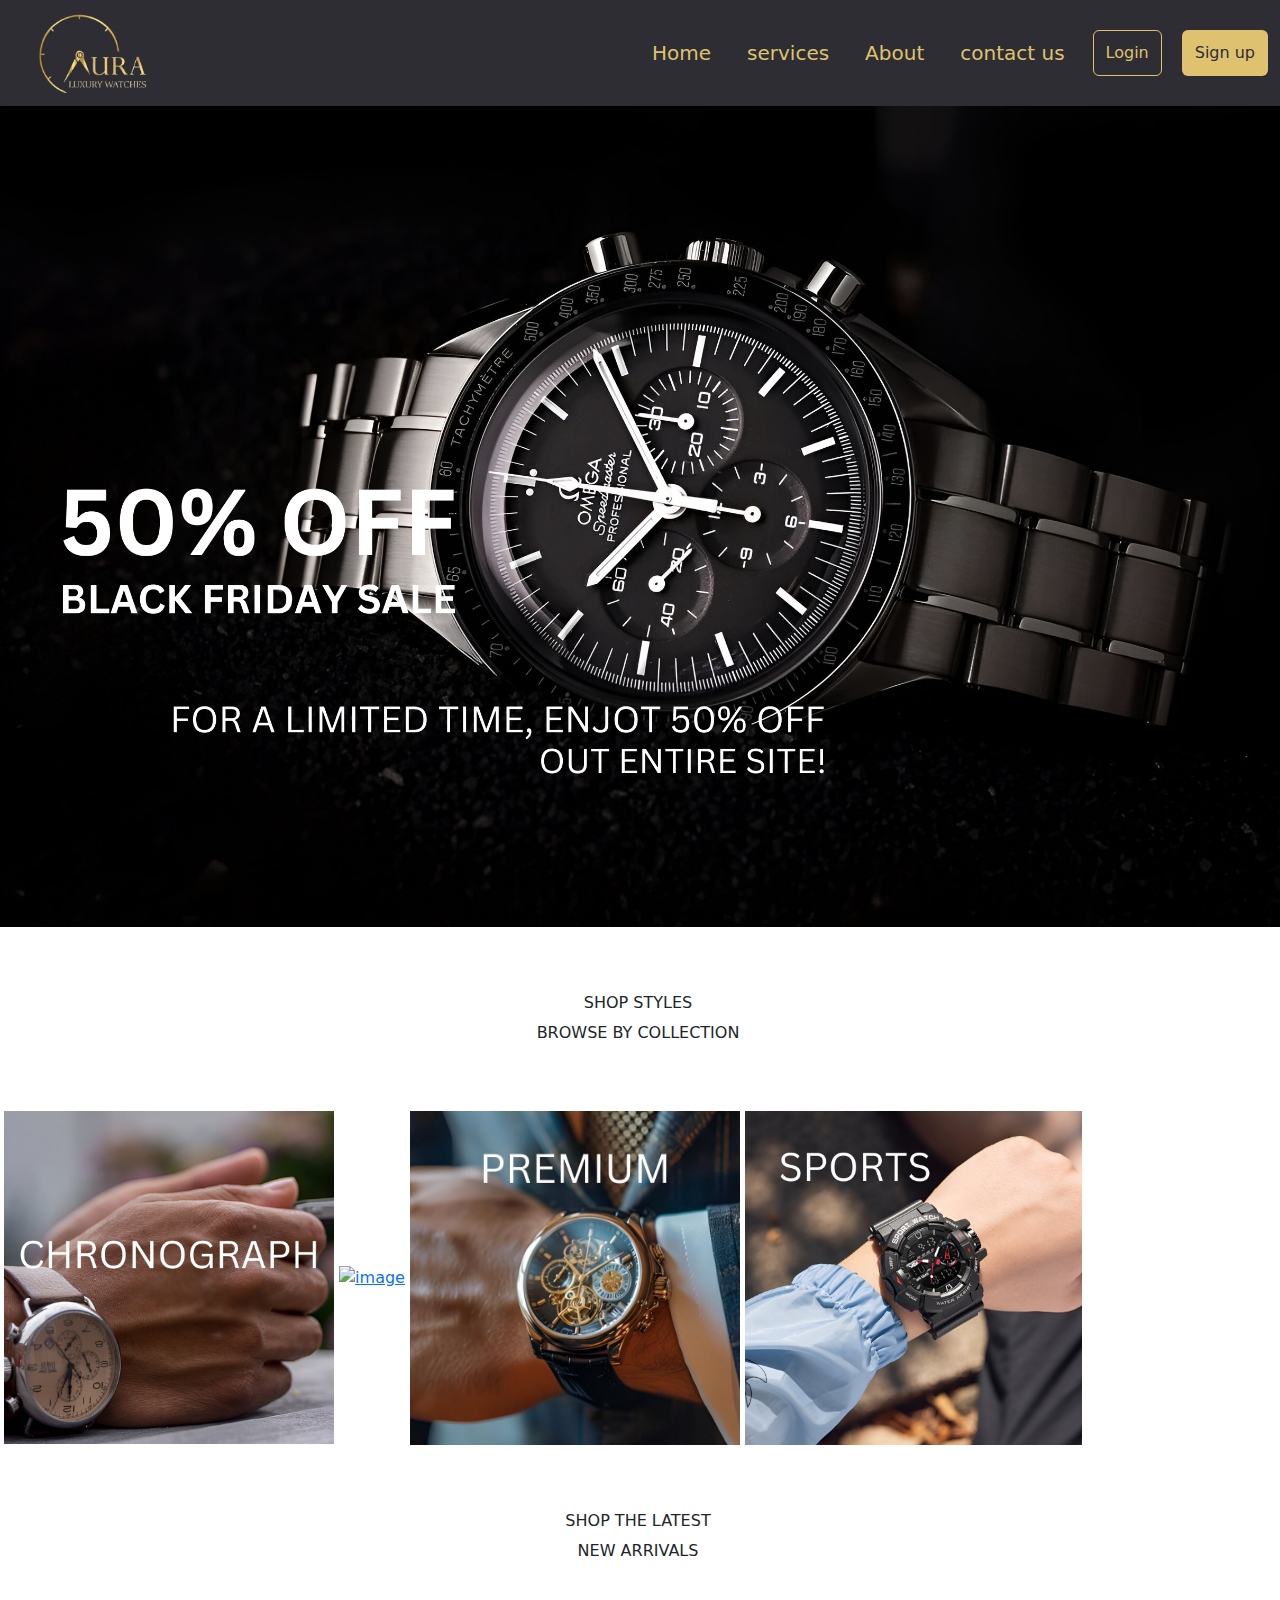
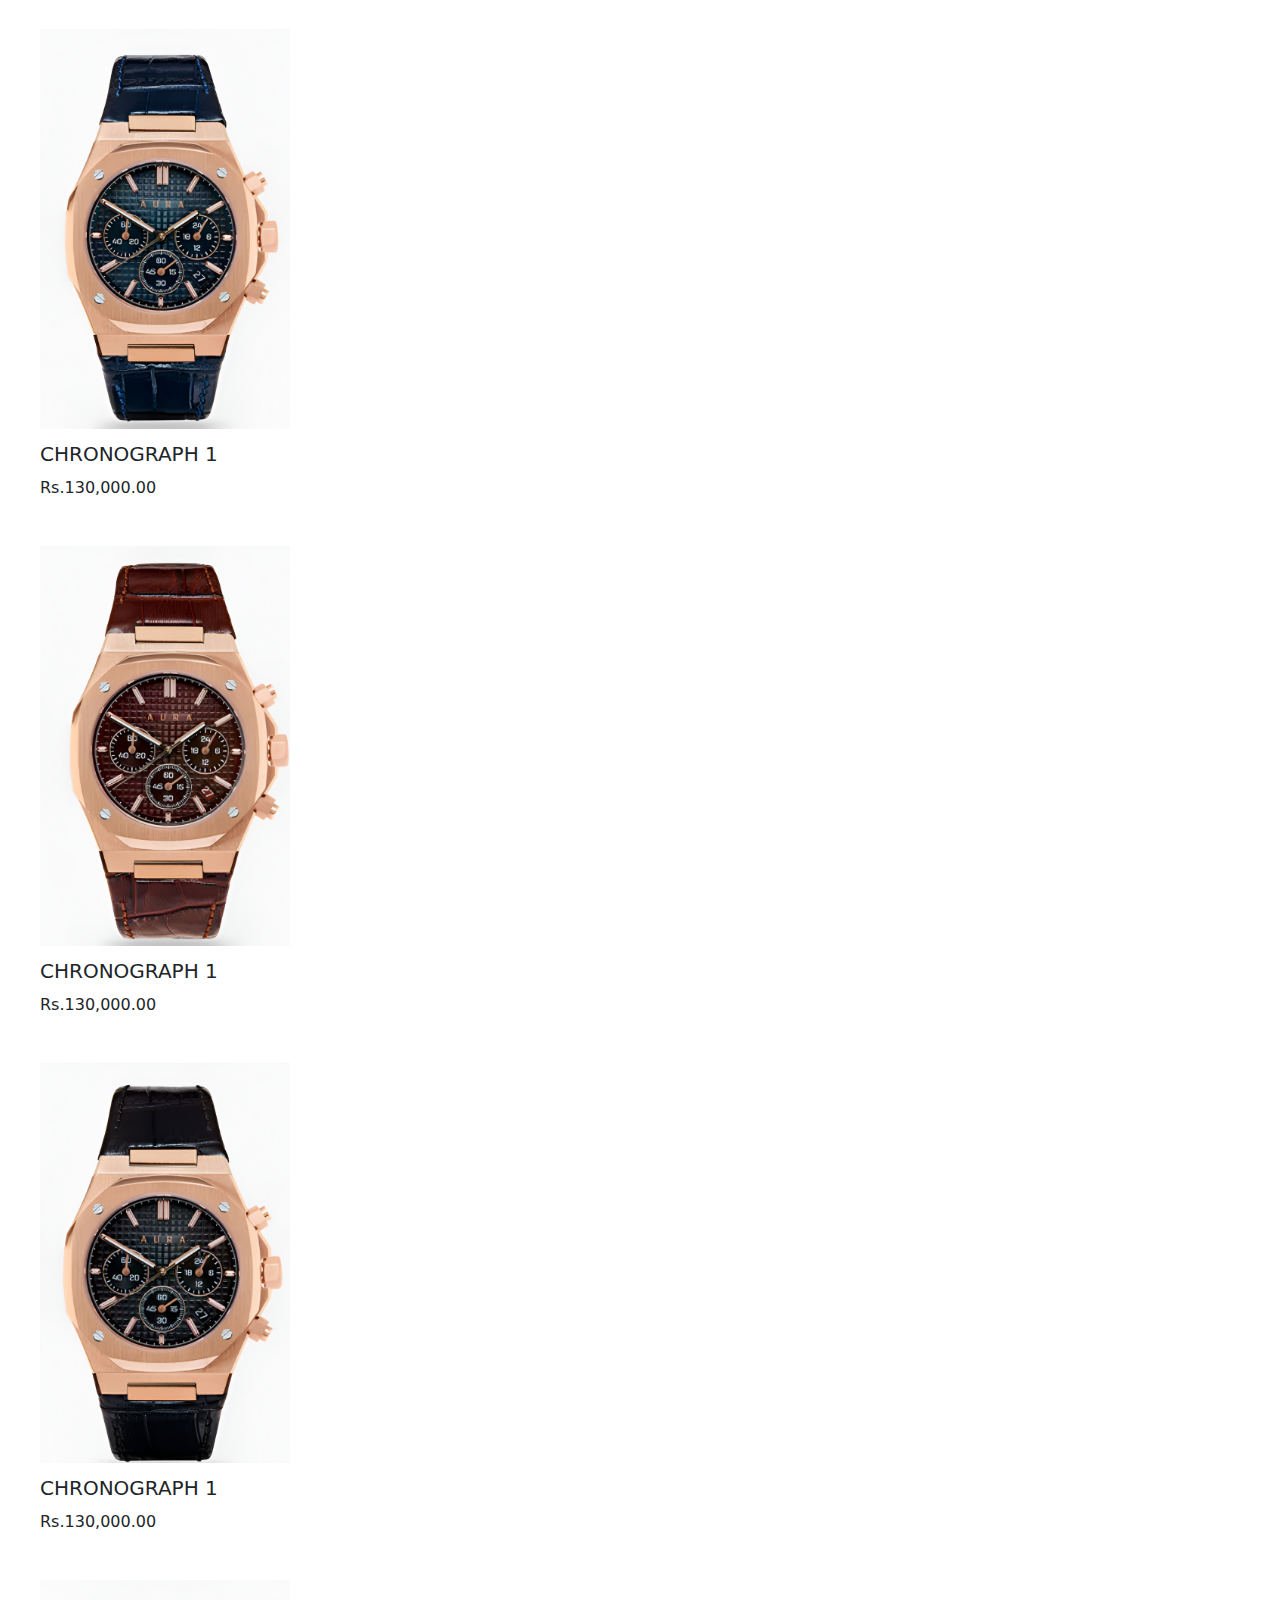
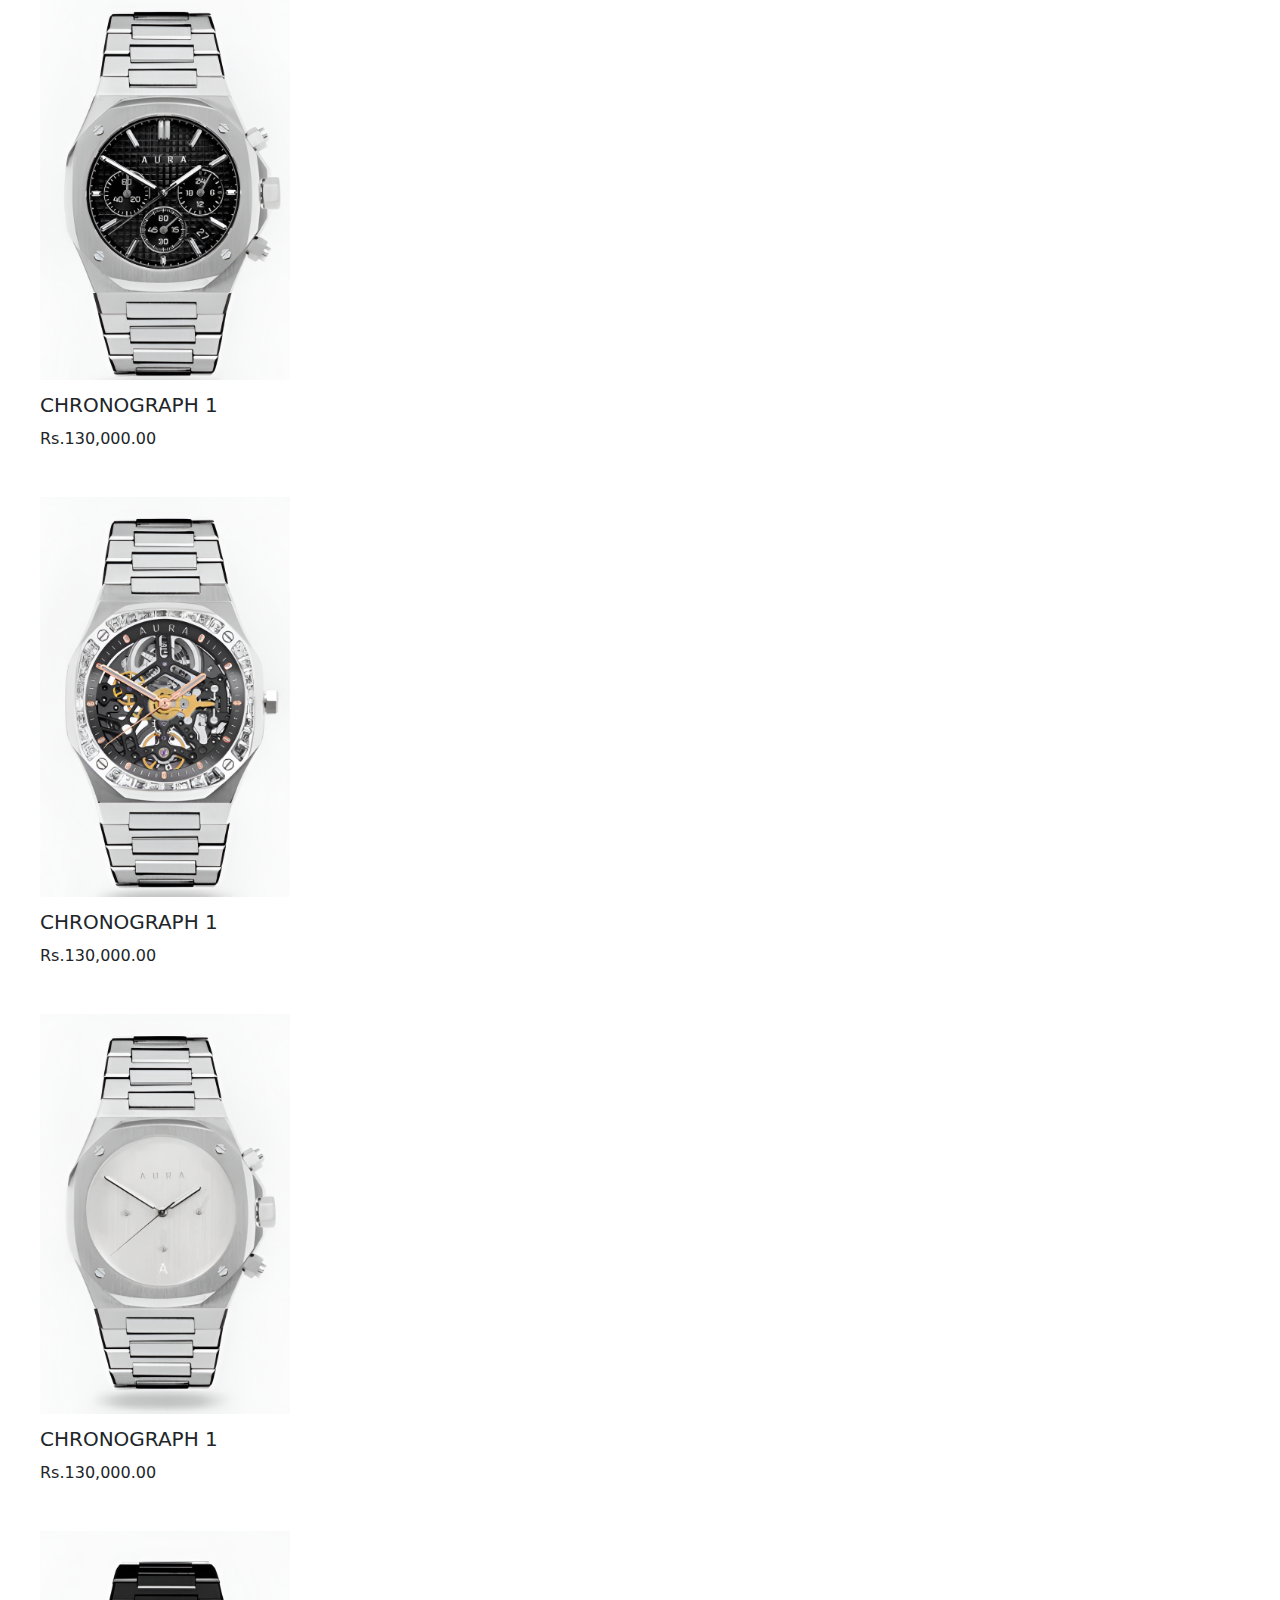
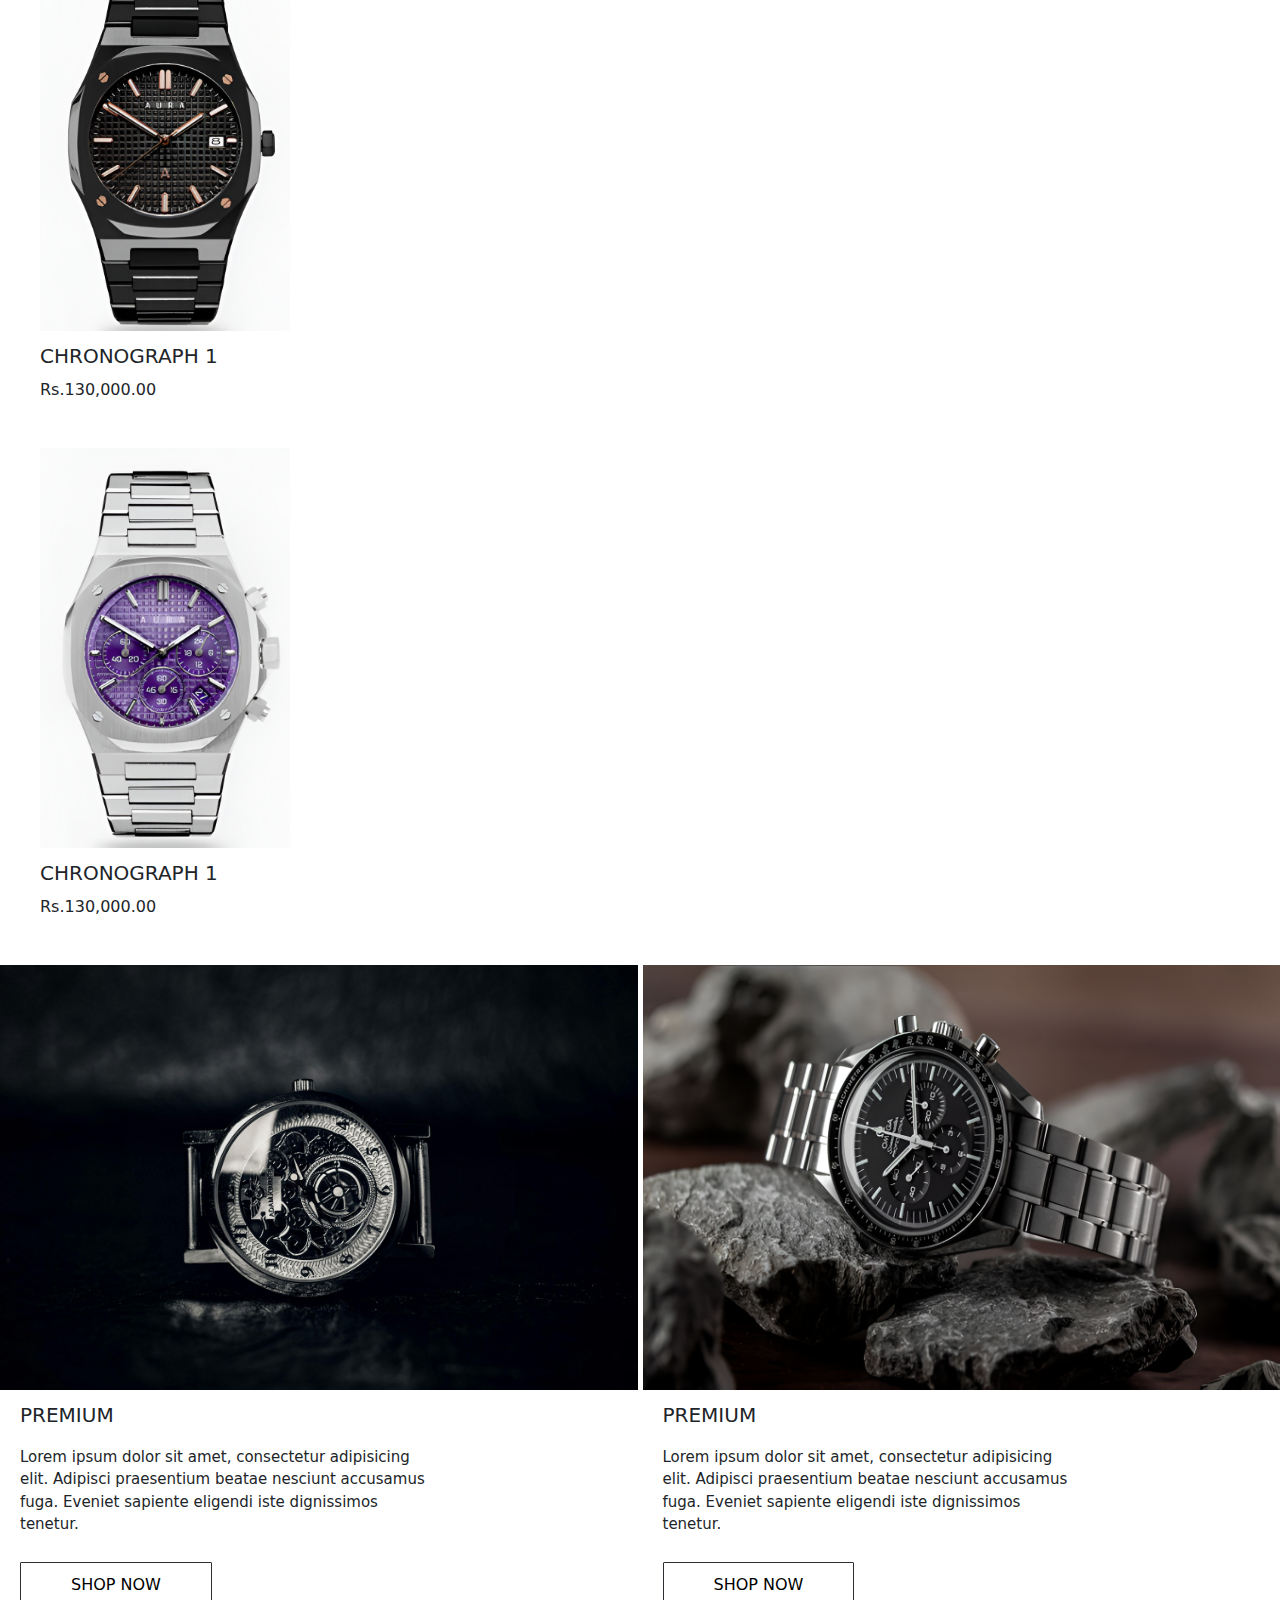
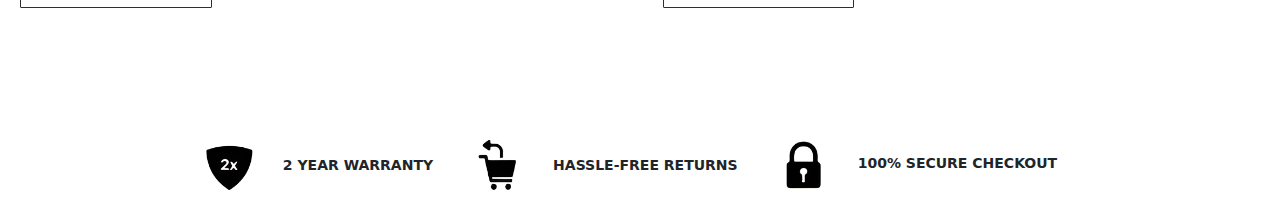
==== index.html @ ee907251 "our first semester project" ====
<!doctype html>
<html lang="en">

<head>
  <meta charset="utf-8">
  <meta name="viewport" content="width=device-width, initial-scale=1">
  <title>Aura Watches</title>
  <link rel="stylesheet" href="https://cdnjs.cloudflare.com/ajax/libs/slick-carousel/1.9.0/slick-theme.css"
    integrity="sha512-6lLUdeQ5uheMFbWm3CP271l14RsX1xtx+J5x2yeIDkkiBpeVTNhTqijME7GgRKKi6hCqovwCoBTlRBEC20M8Mg=="
    crossorigin="anonymous" referrerpolicy="no-referrer" />
  <link rel="stylesheet" href="https://cdnjs.cloudflare.com/ajax/libs/slick-carousel/1.9.0/slick.css"
    integrity="sha512-wR4oNhLBHf7smjy0K4oqzdWumd+r5/+6QO/vDda76MW5iug4PT7v86FoEkySIJft3XA0Ae6axhIvHrqwm793Nw=="
    crossorigin="anonymous" referrerpolicy="no-referrer" />
  <link rel="stylesheet" href="https://cdnjs.cloudflare.com/ajax/libs/font-awesome/6.7.1/css/all.min.css"
    integrity="sha512-5Hs3dF2AEPkpNAR7UiOHba+lRSJNeM2ECkwxUIxC1Q/FLycGTbNapWXB4tP889k5T5Ju8fs4b1P5z/iB4nMfSQ=="
    crossorigin="anonymous" referrerpolicy="no-referrer" />
  <link href='https://unpkg.com/boxicons@2.1.4/css/boxicons.min.css' rel='stylesheet'>
  <link rel="stylesheet" href="https://cdnjs.cloudflare.com/ajax/libs/slick-carousel/1.9.0/slick.css"
    integrity="sha512-wR4oNhLBHf7smjy0K4oqzdWumd+r5/+6QO/vDda76MW5iug4PT7v86FoEkySIJft3XA0Ae6axhIvHrqwm793Nw=="
    crossorigin="anonymous" referrerpolicy="no-referrer" />
  <link href="https://cdn.jsdelivr.net/npm/bootstrap@5.3.3/dist/css/bootstrap.min.css" rel="stylesheet"
    integrity="sha384-QWTKZyjpPEjISv5WaRU9OFeRpok6YctnYmDr5pNlyT2bRjXh0JMhjY6hW+ALEwIH" crossorigin="anonymous">
  <link rel="icon" href="images/without background logo.png">
  <link rel="stylesheet" href="./CSS/style.css">
</head>

<body>

  <nav class="navbar navbar-expand-md">
    <div class="container-fluid">
      <a class="navbar-brand" href="#"><img src="images/without background logo.png" alt="Logo" width="160px"
          height="80px" class="logo"></a>
      <button class="navbar-toggler" type="button" data-bs-toggle="collapse" data-bs-target="#navbarNav"
        aria-controls="navbarNav" aria-expanded="false" aria-label="Toggle navigation">
        <span class="navbar-toggler-icon"></span>
      </button>
      <div class="collapse navbar-collapse" id="navbarNav">
        <ul class="navbar-nav ms-auto">
          <li class="nav-item">
            <a class="nav-link" href="#">Home</a>
          </li>
          <li class="nav-item">
            <a class="nav-link" href="#">services</a>
          </li>
          <li class="nav-item">
            <a class="nav-link" href="#">About</a>
          </li>
          <li class="nav-item">
            <a class="nav-link" href="#">contact us</a>
          </li>
          <a href="login.html" class="btn btn-login" id="login">Login</a>
          <a href="signup.html" class="btn btn-sign" id="signup">Sign up</a>
        </ul>
      </div>
    </div>
  </nav>


  <div class="banner">
    <img src="images/Banner2.png" class="img-fluid c-banner" alt="Banner">
  </div>


  <div class="four-images">
    <p class="shop-style">shop styles</p>
    <p class="browse-by-collection">browse by collection</p>
    <div class="images">
      <a href=""><img src="images/Chronograph watch.png" alt="image" class="custom-four-images"
          style="width: 100%;max-width: 330px;height: 333px;object-fit: cover;"></a>
      <a href=""><img src="images/SKELETON.png" alt="image" class="custom-four-images"
          style="width: 100%;max-width: 330px;height: 334px;object-fit: cover;"></a>
      <a href=""> <img src="images/PREMIUM text.png" alt="image" class="custom-four-images"
          style="width: 100%;max-width: 330px;height: 334px;object-fit: cover;"></a>
      <a href=""><img src="images/SPORTS (2).png" alt="image" class="custom-four-images"
          style="width: 100%;max-width: 337px;height: 334px;object-fit: cover;"></a>
    </div>
  </div>

  <p class="shop-style">shop the latest</p>
  <p class="browse-by-collection">new arrivals</p>

  <div class="cards">
    <div class="slider">
      <div class="box1">
        <a href=""><img src="images/pixelcut-export.png" alt="Images" class="cards-image"></a>
        <p style="font-size: 20px;text-transform:uppercase; margin-left: 40px;margin-top: 10px;">chronograph 1</p>
        <p style="text-transform: capitalize;margin-left: 40px;line-height: 5px;padding-bottom: 40px;">rs.130,000.00</p>
      </div>
      <div class="box2">
        <a href=""><img src="images/pixelcut-export (2).png" alt="Images" class="cards-image"></a>
        <p style="font-size: 20px;text-transform:uppercase; margin-left: 40px;margin-top: 10px;">chronograph 1</p>
        <p style="text-transform: capitalize;margin-left: 40px;line-height: 5px;padding-bottom: 40px;">rs.130,000.00</p>
      </div>
      <div class="box3">
        <a href=""><img src="images/pixelcut-export (3).png" alt="Images" class="cards-image"></a>
        <p style="font-size: 20px;text-transform:uppercase; margin-left: 40px;margin-top: 10px;">chronograph 1</p>
        <p style="text-transform: capitalize;margin-left: 40px;line-height: 5px;padding-bottom: 40px;">rs.130,000.00</p>
      </div>
      <div class="box4">
        <a href=""><img src="images/pixelcut-export (1).png" alt="Images" class="cards-image"></a>
        <p style="font-size: 20px;text-transform:uppercase; margin-left: 40px;margin-top: 10px;">chronograph 1</p>
        <p style="text-transform: capitalize;margin-left: 40px;line-height: 5px;padding-bottom: 40px;">rs.130,000.00</p>
      </div>
      <div class="box5">
        <a href=""><img src="images/pixelcut-export (4).png" alt="Images" class="cards-image"></a>
        <p style="font-size: 20px;text-transform:uppercase; margin-left: 40px;margin-top: 10px;">chronograph 1</p>
        <p style="text-transform: capitalize;margin-left: 40px;line-height: 5px;padding-bottom: 40px;">rs.130,000.00</p>
      </div>
      <div class="box6">
        <a href=""><img src="images/pixelcut-export (5).png" alt="Images" class="cards-image"></a>
        <p style="font-size: 20px;text-transform:uppercase; margin-left: 40px;margin-top: 10px;">chronograph 1</p>
        <p style="text-transform: capitalize;margin-left: 40px;line-height: 5px;padding-bottom: 40px;">rs.130,000.00</p>
      </div>
      <div class="box7">
        <a href=""><img src="images/pixelcut-export (7).png" alt="Images" class="cards-image"></a>
        <p style="font-size: 20px;text-transform:uppercase; margin-left: 40px;margin-top: 10px;">chronograph 1</p>
        <p style="text-transform: capitalize;margin-left: 40px;line-height: 5px;padding-bottom: 40px;">rs.130,000.00</p>
      </div>
      <div class="box8">
        <a href=""><img src="images/pixelcut-export (6).png" alt="Images" class="cards-image"></a>
        <p style="font-size: 20px;text-transform:uppercase; margin-left: 40px;margin-top: 10px;">chronograph 1</p>
        <p style="text-transform: capitalize;margin-left: 40px;line-height: 5px;padding-bottom: 40px;">rs.130,000.00</p>
      </div>
    </div>
  </div>


  <div class="two-images">
    <div class="first-image">
      <img src="images/pexels-pixabay-277319.jpg" alt="image" class="first_image">
      <p class="first-image-name">premium</p>
      <p class="first-image-text">Lorem ipsum dolor sit amet, consectetur adipisicing elit. Adipisci praesentium beatae
        nesciunt accusamus fuga. Eveniet sapiente eligendi iste dignissimos tenetur.</p>
      <a href="#" class="btn c-button">shop now</a>
    </div>
    <div class="second-image">
      <img src="images/edit 2.png" alt="image" class="second_image">
      <p class="first-image-name">premium</p>
      <p class="first-image-text">Lorem ipsum dolor sit amet, consectetur adipisicing elit. Adipisci praesentium beatae
        nesciunt accusamus fuga. Eveniet sapiente eligendi iste dignissimos tenetur.</p>
      <a href="#" class="btn c-button">shop now</a>
    </div>
  </div>

  <div class="icons">
    <div class="first-icon">
      <img src="images/2 year warrnaty.png" alt="Warranty icon" class="warranty-icon">
      <p class="warranty-text">2 year warranty</p>
    </div>
    <div class="second-icon">
      <img src="images/cart.png" alt="Hassel free returns" class="cart-icon">
      <p class="cart-text">hassle-free returns</p>
    </div>
    <div class="third-icon">
      <img src="images/lock.png" alt="lock" class="lock">
      <p class="lock-text">100% secure checkout</p>
    </div>
  </div>



  <script src="https://cdnjs.cloudflare.com/ajax/libs/jquery/3.7.1/jquery.min.js"
    integrity="sha512-v2CJ7UaYy4JwqLDIrZUI/4hqeoQieOmAZNXBeQyjo21dadnwR+8ZaIJVT8EE2iyI61OV8e6M8PP2/4hpQINQ/g=="
    crossorigin="anonymous" referrerpolicy="no-referrer"></script>
  <script src="https://cdnjs.cloudflare.com/ajax/libs/slick-carousel/1.9.0/slick.min.js"
    integrity="sha512-HGOnQO9+SP1V92SrtZfjqxxtLmVzqZpjFFekvzZVWoiASSQgSr4cw9Kqd2+l8Llp4Gm0G8GIFJ4ddwZilcdb8A=="
    crossorigin="anonymous" referrerpolicy="no-referrer"></script>
  <script src="https://cdnjs.cloudflare.com/ajax/libs/jquery/3.7.1/jquery.min.js"
    integrity="sha512-v2CJ7UaYy4JwqLDIrZUI/4hqeoQieOmAZNXBeQyjo21dadnwR+8ZaIJVT8EE2iyI61OV8e6M8PP2/4hpQINQ/g=="
    crossorigin="anonymous" referrerpolicy="no-referrer"></script>
  <script src="https://cdnjs.cloudflare.com/ajax/libs/slick-carousel/1.9.0/slick.min.js"
    integrity="sha512-HGOnQO9+SP1V92SrtZfjqxxtLmVzqZpjFFekvzZVWoiASSQgSr4cw9Kqd2+l8Llp4Gm0G8GIFJ4ddwZilcdb8A=="
    crossorigin="anonymous" referrerpolicy="no-referrer"></script>
  <script src="https://cdn.jsdelivr.net/npm/bootstrap@5.3.3/dist/js/bootstrap.bundle.min.js"
    integrity="sha384-YvpcrYf0tY3lHB60NNkmXc5s9fDVZLESaAA55NDzOxhy9GkcIdslK1eN7N6jIeHz"
    crossorigin="anonymous"></script>

  <script>

    $('.slider').slick({
      dots: false,
      infinite: true,
      arrows: true,
      prevArrow: '<span class="previous-arrow"><i class="fa-solid fa-angle-left"></i></span>',
      nextArrow: '<span class="next-arrow"><i class="fa-solid fa-angle-right"></i></span>',
      speed: 300,
      slidesToShow: 4,
      slidesToScroll: 1,
      responsive: [
        {
          breakpoint: 1024,
          settings: {
            slidesToShow: 3,
            slidesToScroll: 3,
            infinite: true,
            dots: true
          }
        },
        {
          breakpoint: 600,
          settings: {
            slidesToShow: 2,
            slidesToScroll: 2
          }
        },
        {
          breakpoint: 480,
          settings: {
            slidesToShow: 1,
            slidesToScroll: 1
          }
        }
      ]
    });

  </script>


</body>

</html>
---- CSS/style.css ----
* {
    padding: 0;
    margin: 0;
}

body {
    height: 100vh;
}

:root {
    --darkcolor: #2e2d33;
    --lightcolor: #dec26f;
}

nav {
    background-color: var(--darkcolor);
}

.logo {
    object-fit: cover;
}

.logo:hover {
    cursor: default;
}

.navbar-toggler {
    border-color: var(--lightcolor);
    color: #dec26f !important;
}

.navbar-toggler-icon {
    color: #dec26f !important;
}

.navbar-toggler:focus {
    color: #dec26f;
    box-shadow: none;
}

.nav-link {
    color: var(--lightcolor);
    font-size: 20px;
    margin-left: 20px;
}

.nav-link:hover {
    color: var(--lightcolor);
}

.nav-link:focus {
    color: var(--lightcolor);
}

.btn-login {
    color: var(--lightcolor);
    border-color: #dec26f;
    display: flex;
    align-items: center;
    margin-left: 20px;
}

.btn-login:hover {
    color: var(--darkcolor);
    background-color: #dec26f;
    border-color: #dec26f;
}

.btn-login:focus {
    color: var(--lightcolor);
}

.btn-sign {
    background-color: #dec26f;
    color: #2e2d33;
    display: flex;
    align-items: center;
    margin-left: 20px;
}

.btn-sign:hover {
    border-color: #dec26f;
    color: #dec26f;
}

.shop-style {
    text-align: center;
    margin-top: 60px;
    text-transform: uppercase;
    padding-right: 4px;
}

.browse-by-collection {
    text-align: center;
    text-transform: uppercase;
    font-weight: 500;
    margin-top: -10px;
    padding-bottom: 50px;
    padding-right: 4px;
}

.four-images {
    padding: 4px;
}

.cards-image {
    width: 250px;
    height: 400px;
    object-fit: cover;
    margin-left: 40px;
}

.next-arrow {
    margin-top: -60px;
    z-index: 99;
    font-size: 40px;
    position: absolute;
    right: 4%;
    top: 243px;
    color: #bfbab6;
}

.next-arrow:hover {
    color: black;
}

.previous-arrow {
    margin-top: -255px;
    z-index: 99;
    font-size: 40px;
    color: #bfbab6;
    position: absolute;
    left: 3%;
    top: 435px;
}

.previous-arrow:hover {
    color: black;
}

.price {
    padding-bottom: 50px;
}

.two-images {
    display: grid;
    grid-template-columns: 1fr 1fr;
    gap: 5px;
}

.first_image {
    width: 100%;
}

.second_image {
    width: 100%;
}

.first-image-name {
    text-transform: uppercase;
    padding-left: 20px;
    padding-top: 10px;
    font-size: 20px
}

.first-image-text {
    padding-left: 20px;
    padding-right: 200px;
    font-size: 15px;
}

.c-button {
    text-transform: uppercase;
    margin-left: 20px;
    border: 1px solid var(--darkcolor);
    color: black;
    margin-top: 10px;
    padding: 10px 50px 10px 50px;
    font-weight: 500;
    border-radius: 1px;
    margin-bottom: 120px;
}

.c-button:hover {
    border: 1px solid black;
    background-color: black;
    color: white;
}


@media screen and (max-width:425px) {
    .two-images {
        display: grid;
        grid-template-columns: 1fr;
    }
}

.icons {
    display: flex;
    justify-content: center;
    align-items: center;
    flex-wrap: wrap;
}

.first-icon {
    display: flex;
    justify-content: center;
    align-items: center;
}

.warranty-icon {
    max-width: 80px;
    display: flex;
    margin-right: 10px;
    display: flex;
    width: 100%;
}

.warranty-text {
    text-transform: uppercase;
    margin-top: 10px;
    font-size: 14px;
    font-weight: 700;
    margin-right: 30px;
}

.second-icon {
    display: flex;
}

.cart-icon {
    width: 100%;
    max-width: 80px;
    margin-top: -5px;
    margin-right: 10px;
}

.cart-text {
    text-transform: uppercase;
    margin-top: 20px;
    font-size: 14px;
    font-weight: 700;
    margin-right: 30px;
}

.third-icon {
    display: flex;
}

.lock {
    width: 100%;
    max-width: 80px;
    margin-right: 10px;
}

.lock-text {
    text-transform: uppercase;
    margin-top: 25px;
    font-size: 14px;
    font-weight: 700;
    margin-right: 30px;
}
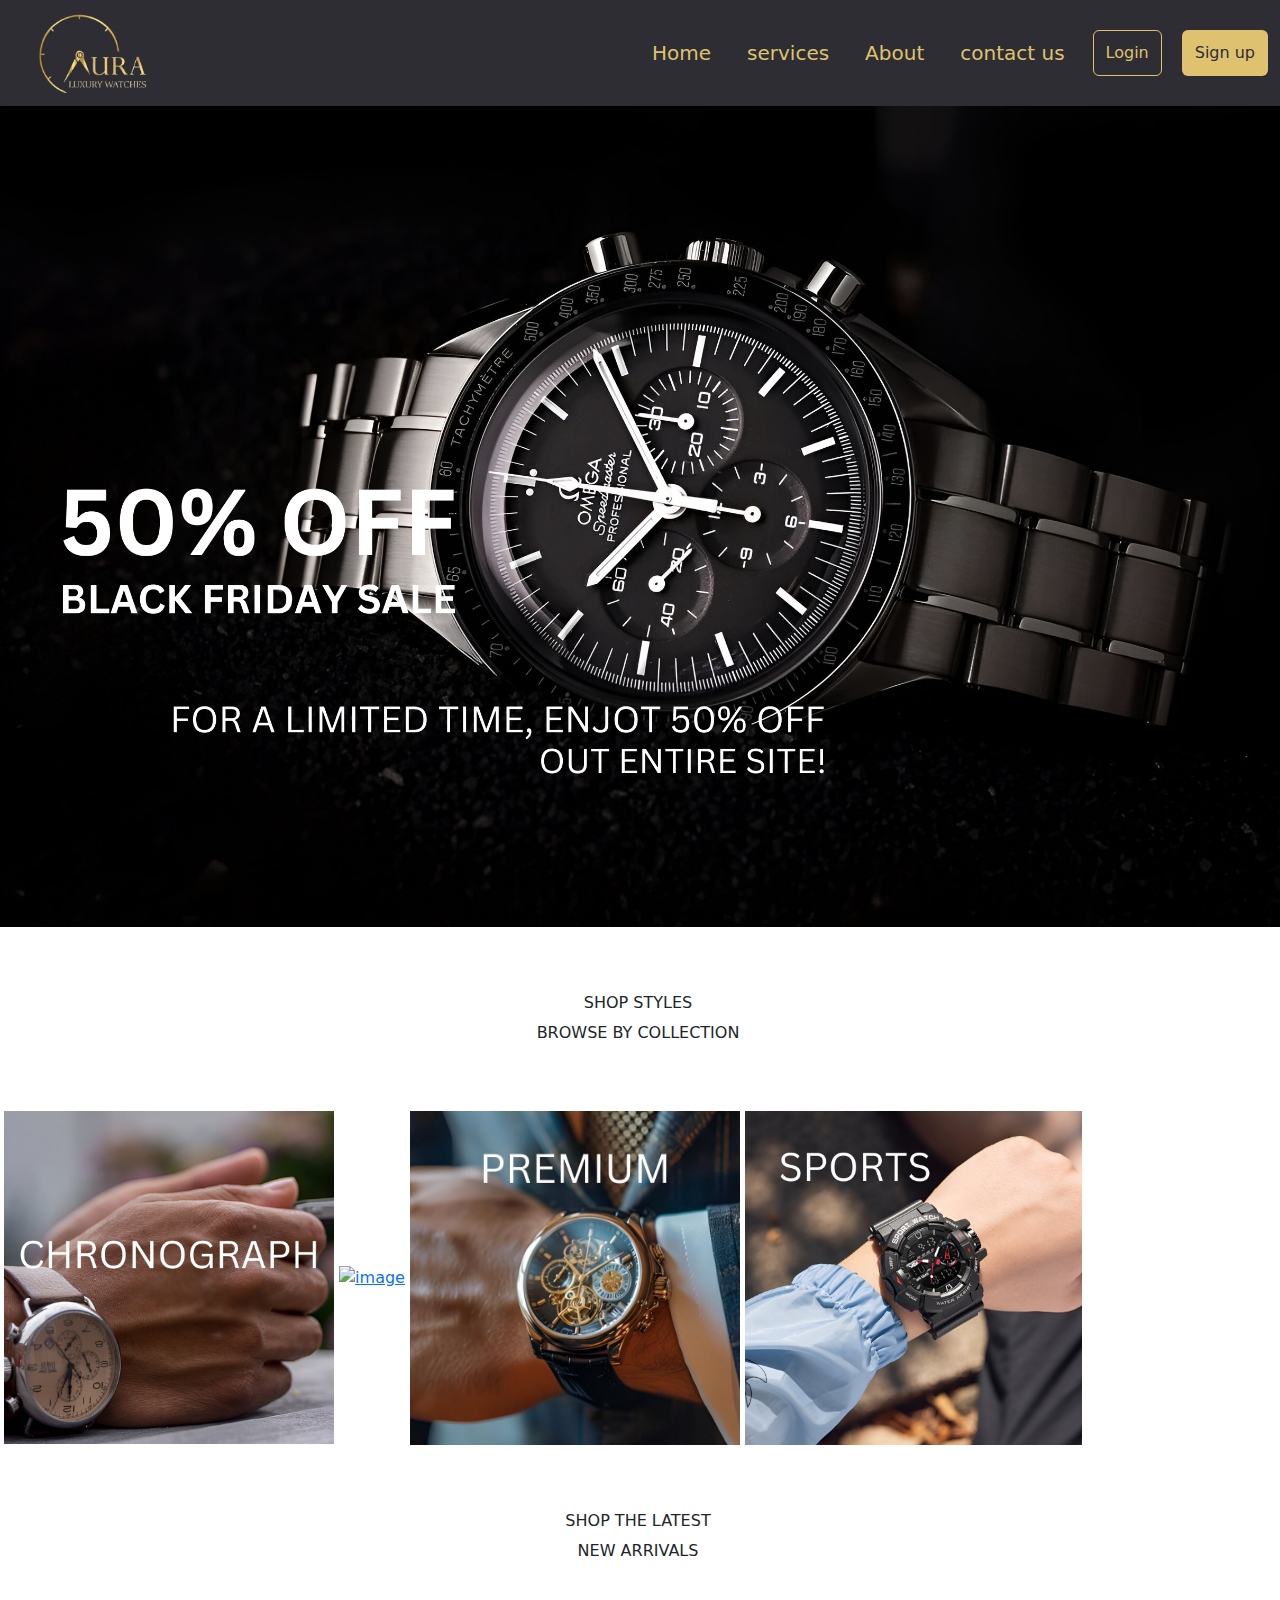
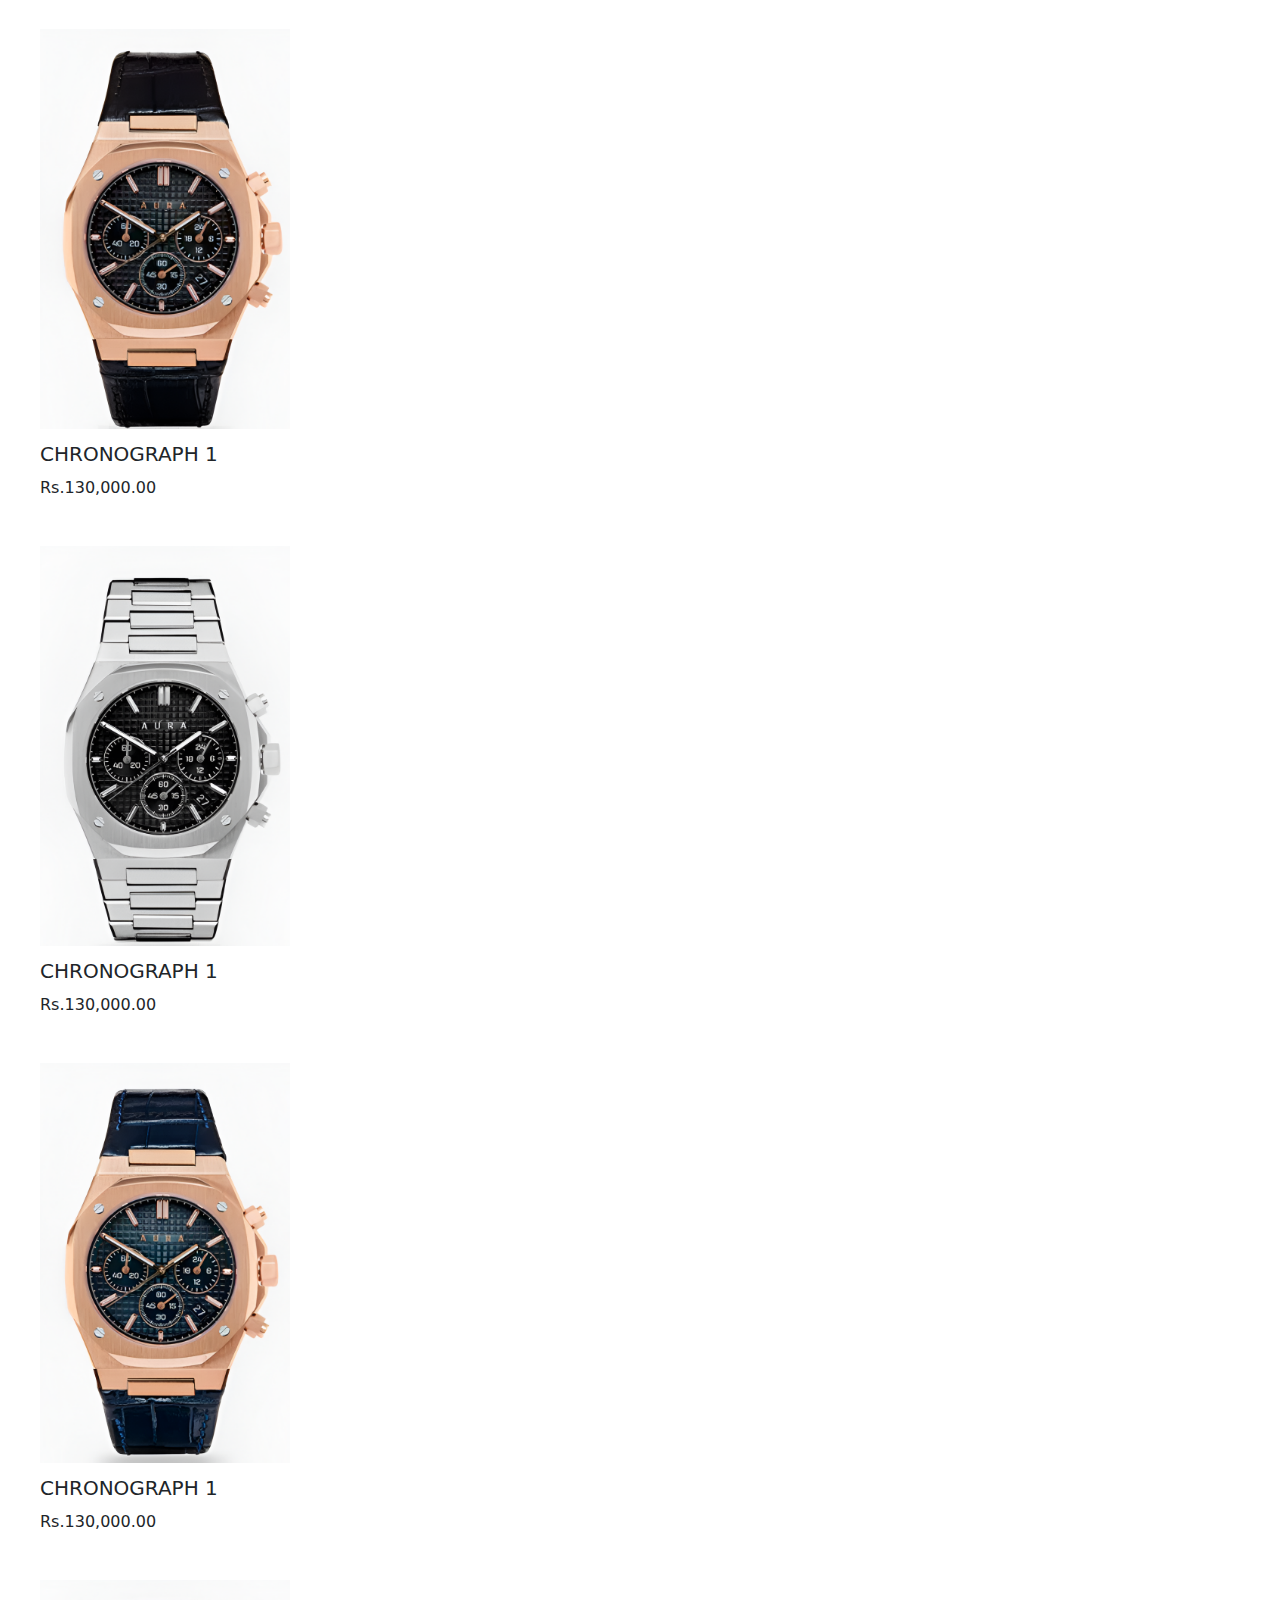
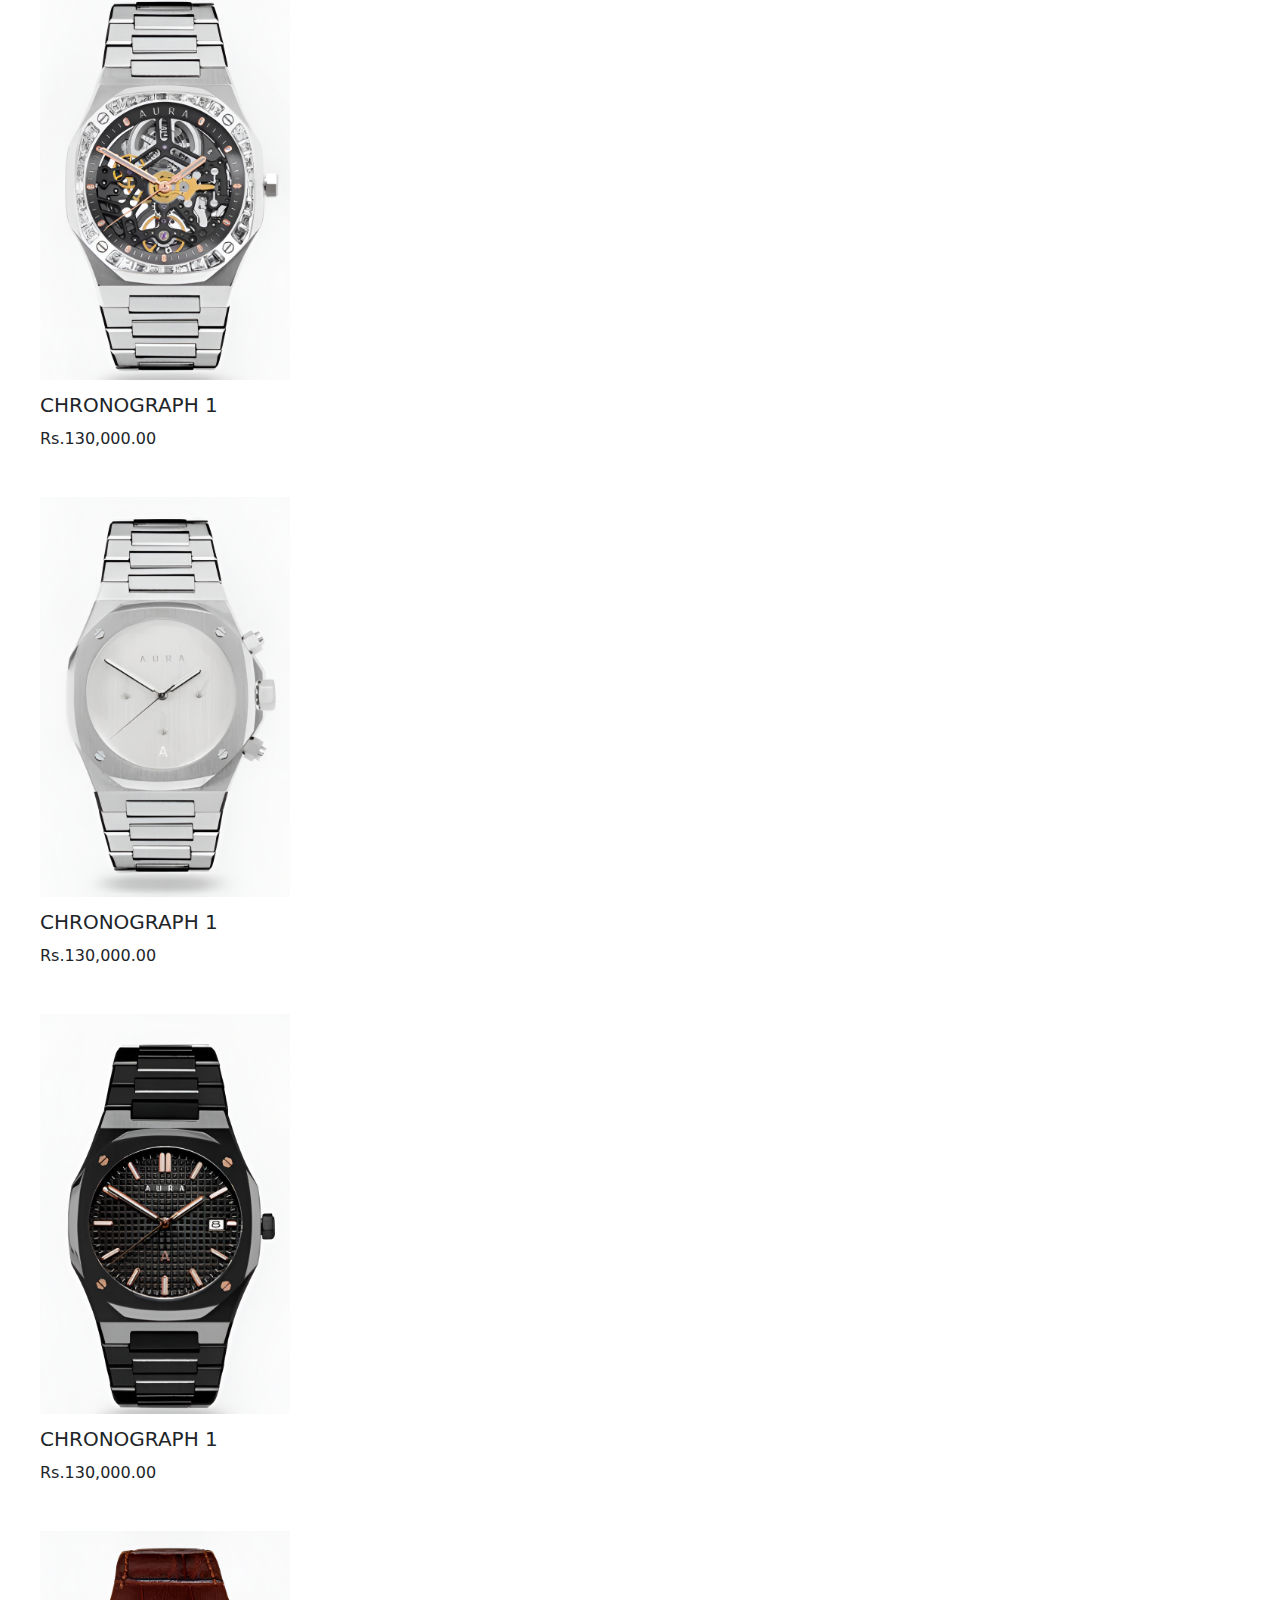
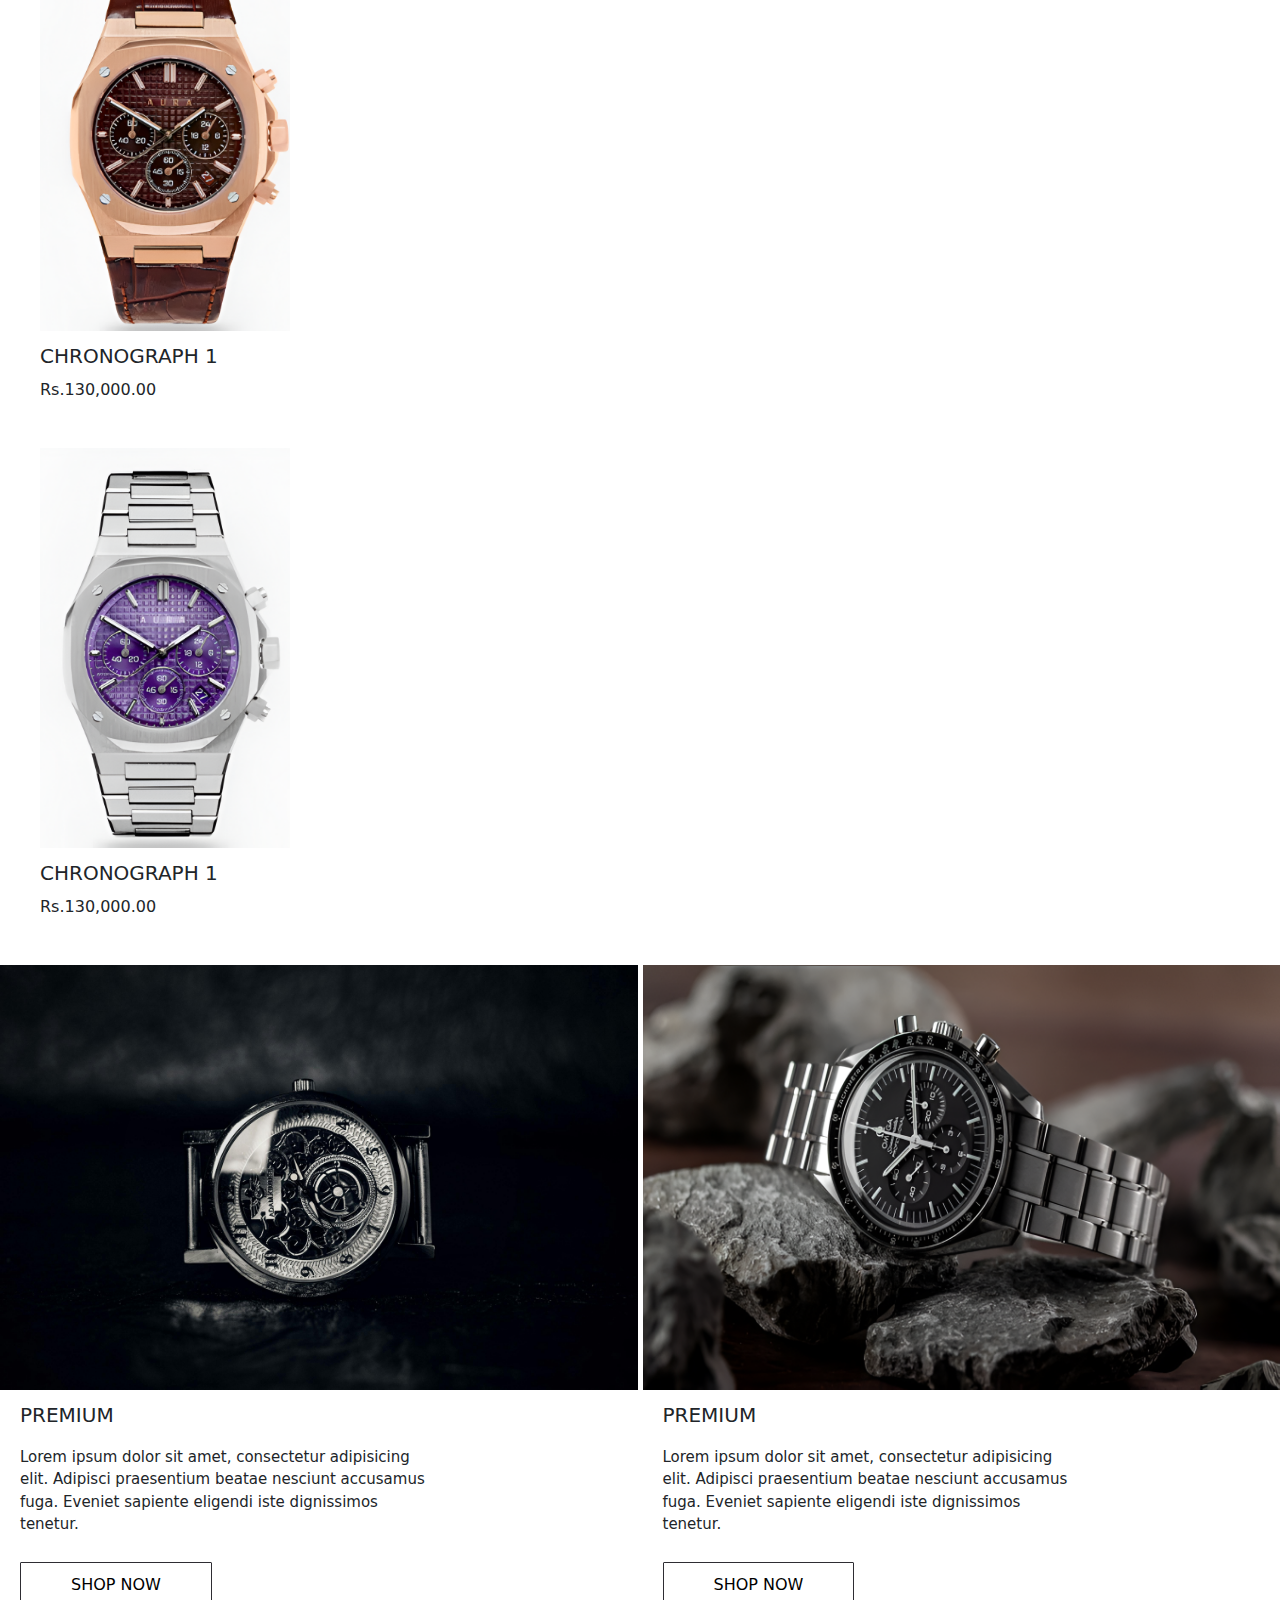
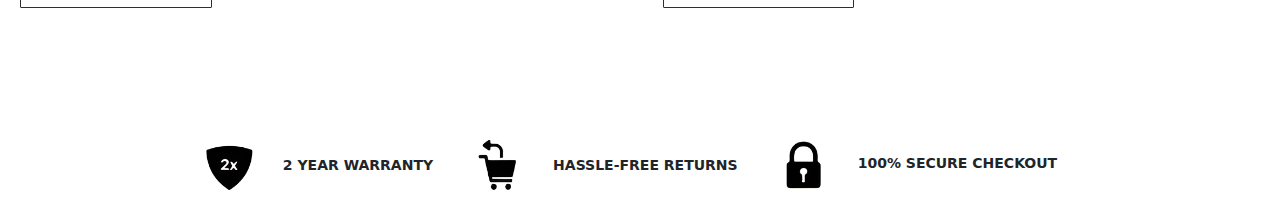
==== commit 7bc76599: "our first project" ====
--- a/index.html
+++ b/index.html
@@ -81,43 +81,43 @@
 
   <div class="cards">
     <div class="slider">
+      <div class="box3">
+        <a href="buypage.html"><img src="images/pixelcut-export (3).png" alt="Images" class="cards-image"></a>
+        <p style="font-size: 20px;text-transform:uppercase; margin-left: 40px;margin-top: 10px;">chronograph 1</p>
+        <p style="text-transform: capitalize;margin-left: 40px;line-height: 5px;padding-bottom: 40px;">rs.130,000.00</p>
+      </div>
+      <div class="box4">
+        <a href="buypage.html"><img src="images/pixelcut-export (1).png" alt="Images" class="cards-image"></a>
+        <p style="font-size: 20px;text-transform:uppercase; margin-left: 40px;margin-top: 10px;">chronograph 1</p>
+        <p style="text-transform: capitalize;margin-left: 40px;line-height: 5px;padding-bottom: 40px;">rs.130,000.00</p>
+      </div>
       <div class="box1">
-        <a href=""><img src="images/pixelcut-export.png" alt="Images" class="cards-image"></a>
+        <a href="buypage.html"><img src="images/pixelcut-export.png" alt="Images" class="cards-image"></a>
+        <p style="font-size: 20px;text-transform:uppercase; margin-left: 40px;margin-top: 10px;">chronograph 1</p>
+        <p style="text-transform: capitalize;margin-left: 40px;line-height: 5px;padding-bottom: 40px;">rs.130,000.00</p>
+      </div>
+      <div class="box5">
+        <a href="buypage.html"><img src="images/pixelcut-export (4).png" alt="Images" class="cards-image"></a>
+        <p style="font-size: 20px;text-transform:uppercase; margin-left: 40px;margin-top: 10px;">chronograph 1</p>
+        <p style="text-transform: capitalize;margin-left: 40px;line-height: 5px;padding-bottom: 40px;">rs.130,000.00</p>
+      </div>
+      <div class="box6">
+        <a href="buypage.html"><img src="images/pixelcut-export (5).png" alt="Images" class="cards-image"></a>
+        <p style="font-size: 20px;text-transform:uppercase; margin-left: 40px;margin-top: 10px;">chronograph 1</p>
+        <p style="text-transform: capitalize;margin-left: 40px;line-height: 5px;padding-bottom: 40px;">rs.130,000.00</p>
+      </div>
+      <div class="box7">
+        <a href="buypage.html"><img src="images/pixelcut-export (7).png" alt="Images" class="cards-image"></a>
         <p style="font-size: 20px;text-transform:uppercase; margin-left: 40px;margin-top: 10px;">chronograph 1</p>
         <p style="text-transform: capitalize;margin-left: 40px;line-height: 5px;padding-bottom: 40px;">rs.130,000.00</p>
       </div>
       <div class="box2">
-        <a href=""><img src="images/pixelcut-export (2).png" alt="Images" class="cards-image"></a>
-        <p style="font-size: 20px;text-transform:uppercase; margin-left: 40px;margin-top: 10px;">chronograph 1</p>
-        <p style="text-transform: capitalize;margin-left: 40px;line-height: 5px;padding-bottom: 40px;">rs.130,000.00</p>
-      </div>
-      <div class="box3">
-        <a href=""><img src="images/pixelcut-export (3).png" alt="Images" class="cards-image"></a>
-        <p style="font-size: 20px;text-transform:uppercase; margin-left: 40px;margin-top: 10px;">chronograph 1</p>
-        <p style="text-transform: capitalize;margin-left: 40px;line-height: 5px;padding-bottom: 40px;">rs.130,000.00</p>
-      </div>
-      <div class="box4">
-        <a href=""><img src="images/pixelcut-export (1).png" alt="Images" class="cards-image"></a>
-        <p style="font-size: 20px;text-transform:uppercase; margin-left: 40px;margin-top: 10px;">chronograph 1</p>
-        <p style="text-transform: capitalize;margin-left: 40px;line-height: 5px;padding-bottom: 40px;">rs.130,000.00</p>
-      </div>
-      <div class="box5">
-        <a href=""><img src="images/pixelcut-export (4).png" alt="Images" class="cards-image"></a>
-        <p style="font-size: 20px;text-transform:uppercase; margin-left: 40px;margin-top: 10px;">chronograph 1</p>
-        <p style="text-transform: capitalize;margin-left: 40px;line-height: 5px;padding-bottom: 40px;">rs.130,000.00</p>
-      </div>
-      <div class="box6">
-        <a href=""><img src="images/pixelcut-export (5).png" alt="Images" class="cards-image"></a>
-        <p style="font-size: 20px;text-transform:uppercase; margin-left: 40px;margin-top: 10px;">chronograph 1</p>
-        <p style="text-transform: capitalize;margin-left: 40px;line-height: 5px;padding-bottom: 40px;">rs.130,000.00</p>
-      </div>
-      <div class="box7">
-        <a href=""><img src="images/pixelcut-export (7).png" alt="Images" class="cards-image"></a>
+        <a href="buypage.html"><img src="images/pixelcut-export (2).png" alt="Images" class="cards-image"></a>
         <p style="font-size: 20px;text-transform:uppercase; margin-left: 40px;margin-top: 10px;">chronograph 1</p>
         <p style="text-transform: capitalize;margin-left: 40px;line-height: 5px;padding-bottom: 40px;">rs.130,000.00</p>
       </div>
       <div class="box8">
-        <a href=""><img src="images/pixelcut-export (6).png" alt="Images" class="cards-image"></a>
+        <a href="buypage.html"><img src="images/pixelcut-export (6).png" alt="Images" class="cards-image"></a>
         <p style="font-size: 20px;text-transform:uppercase; margin-left: 40px;margin-top: 10px;">chronograph 1</p>
         <p style="text-transform: capitalize;margin-left: 40px;line-height: 5px;padding-bottom: 40px;">rs.130,000.00</p>
       </div>
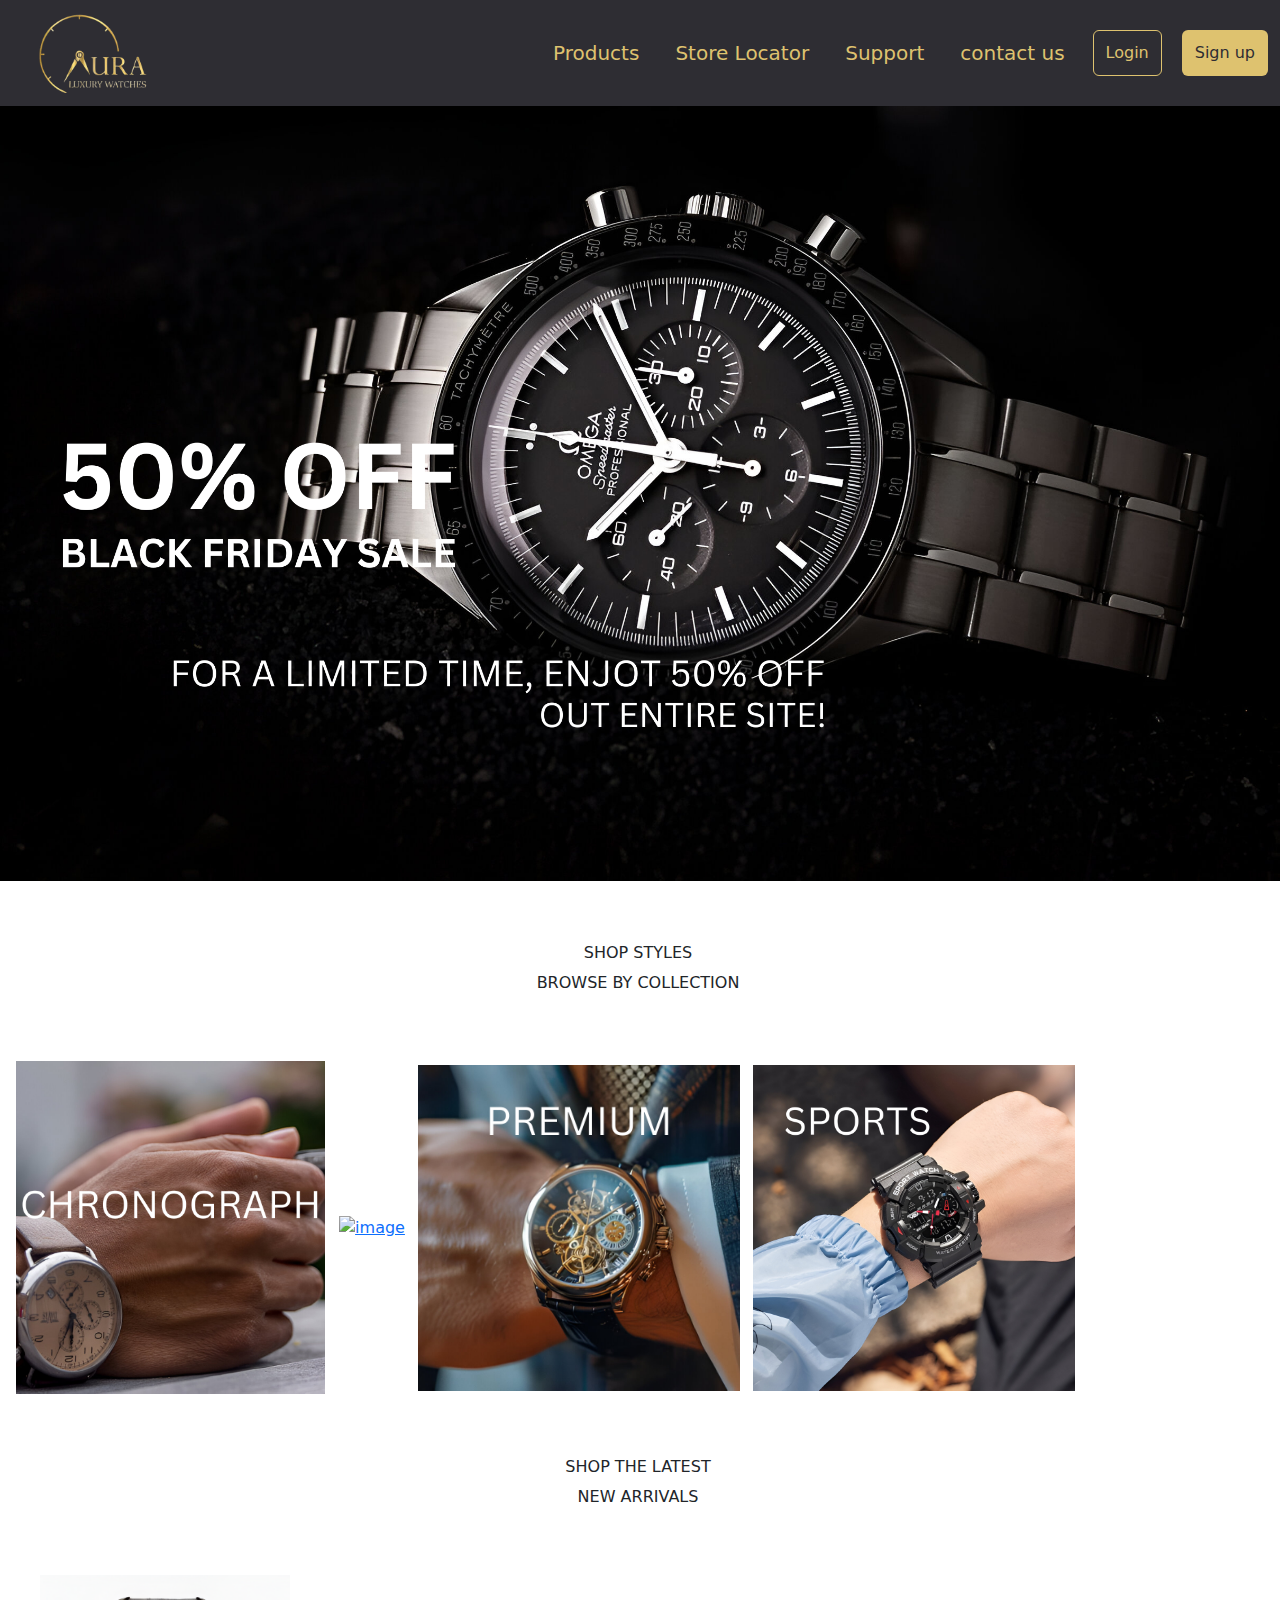
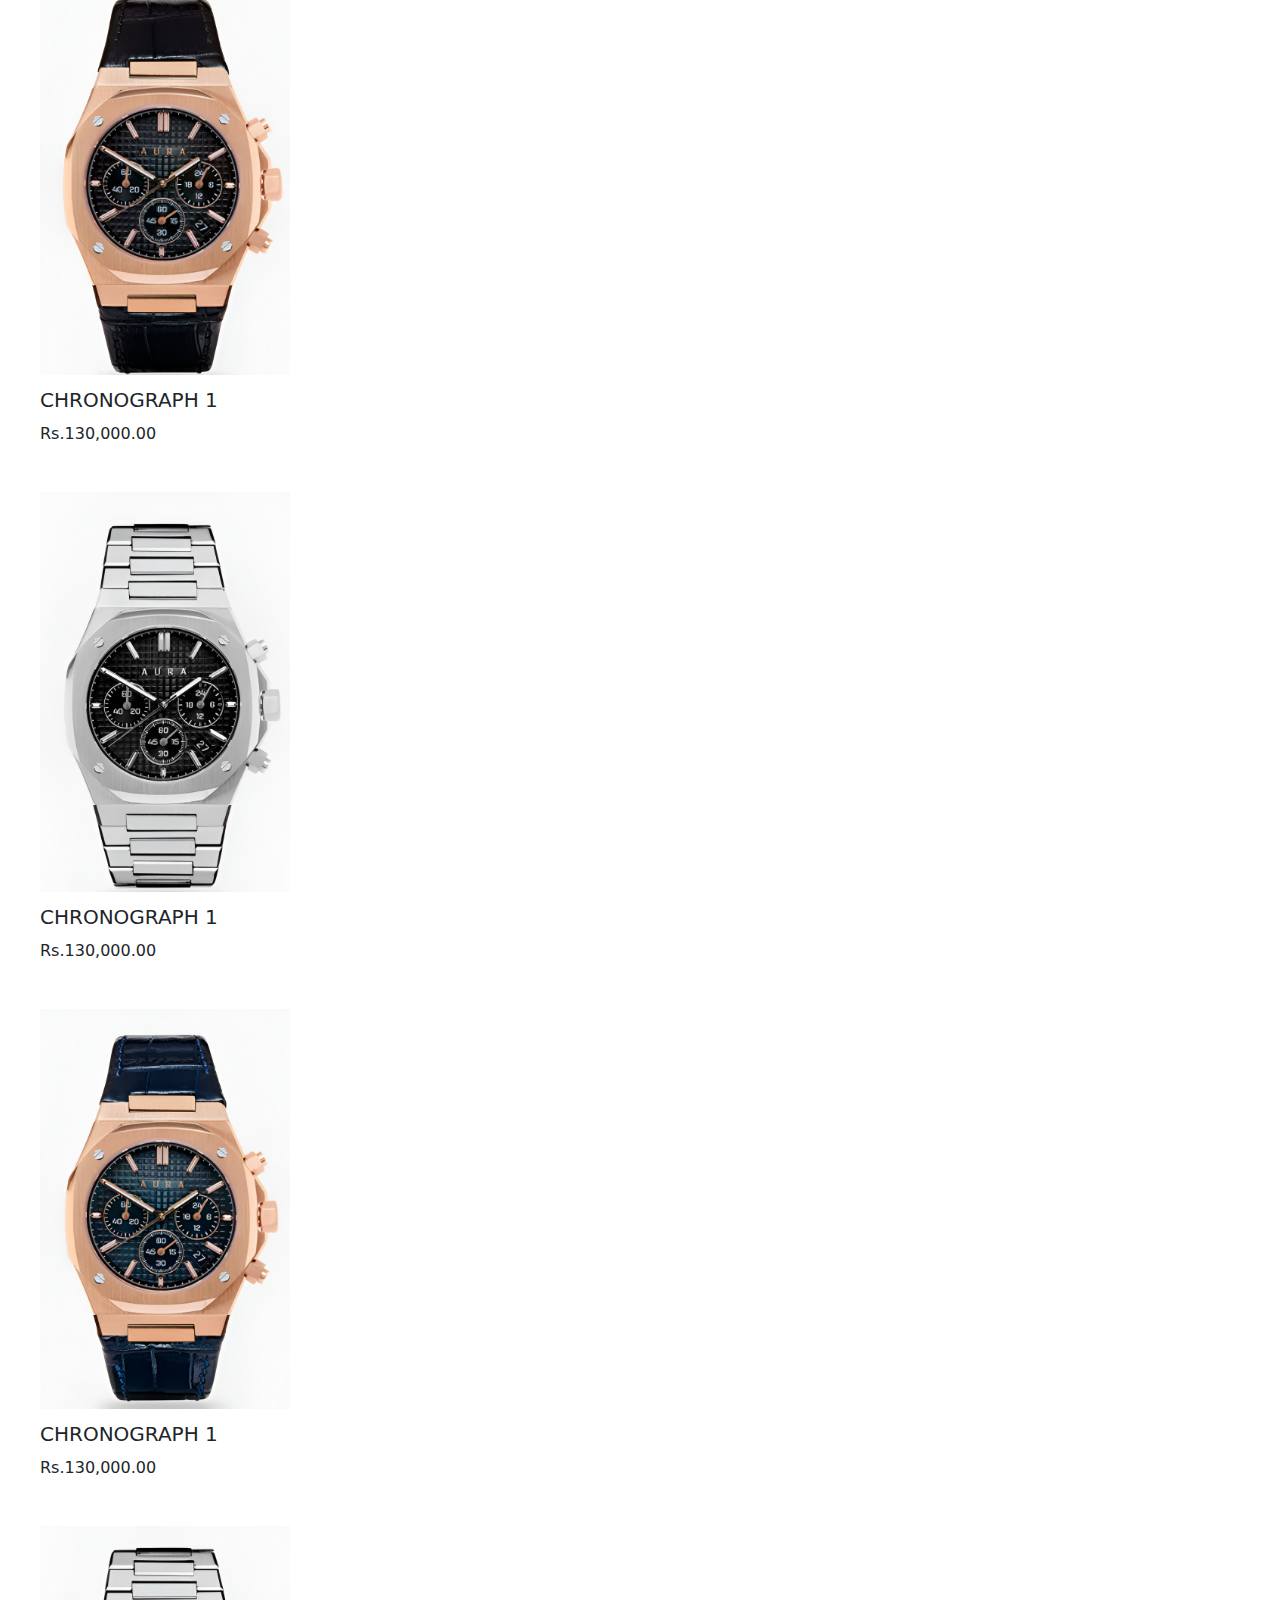
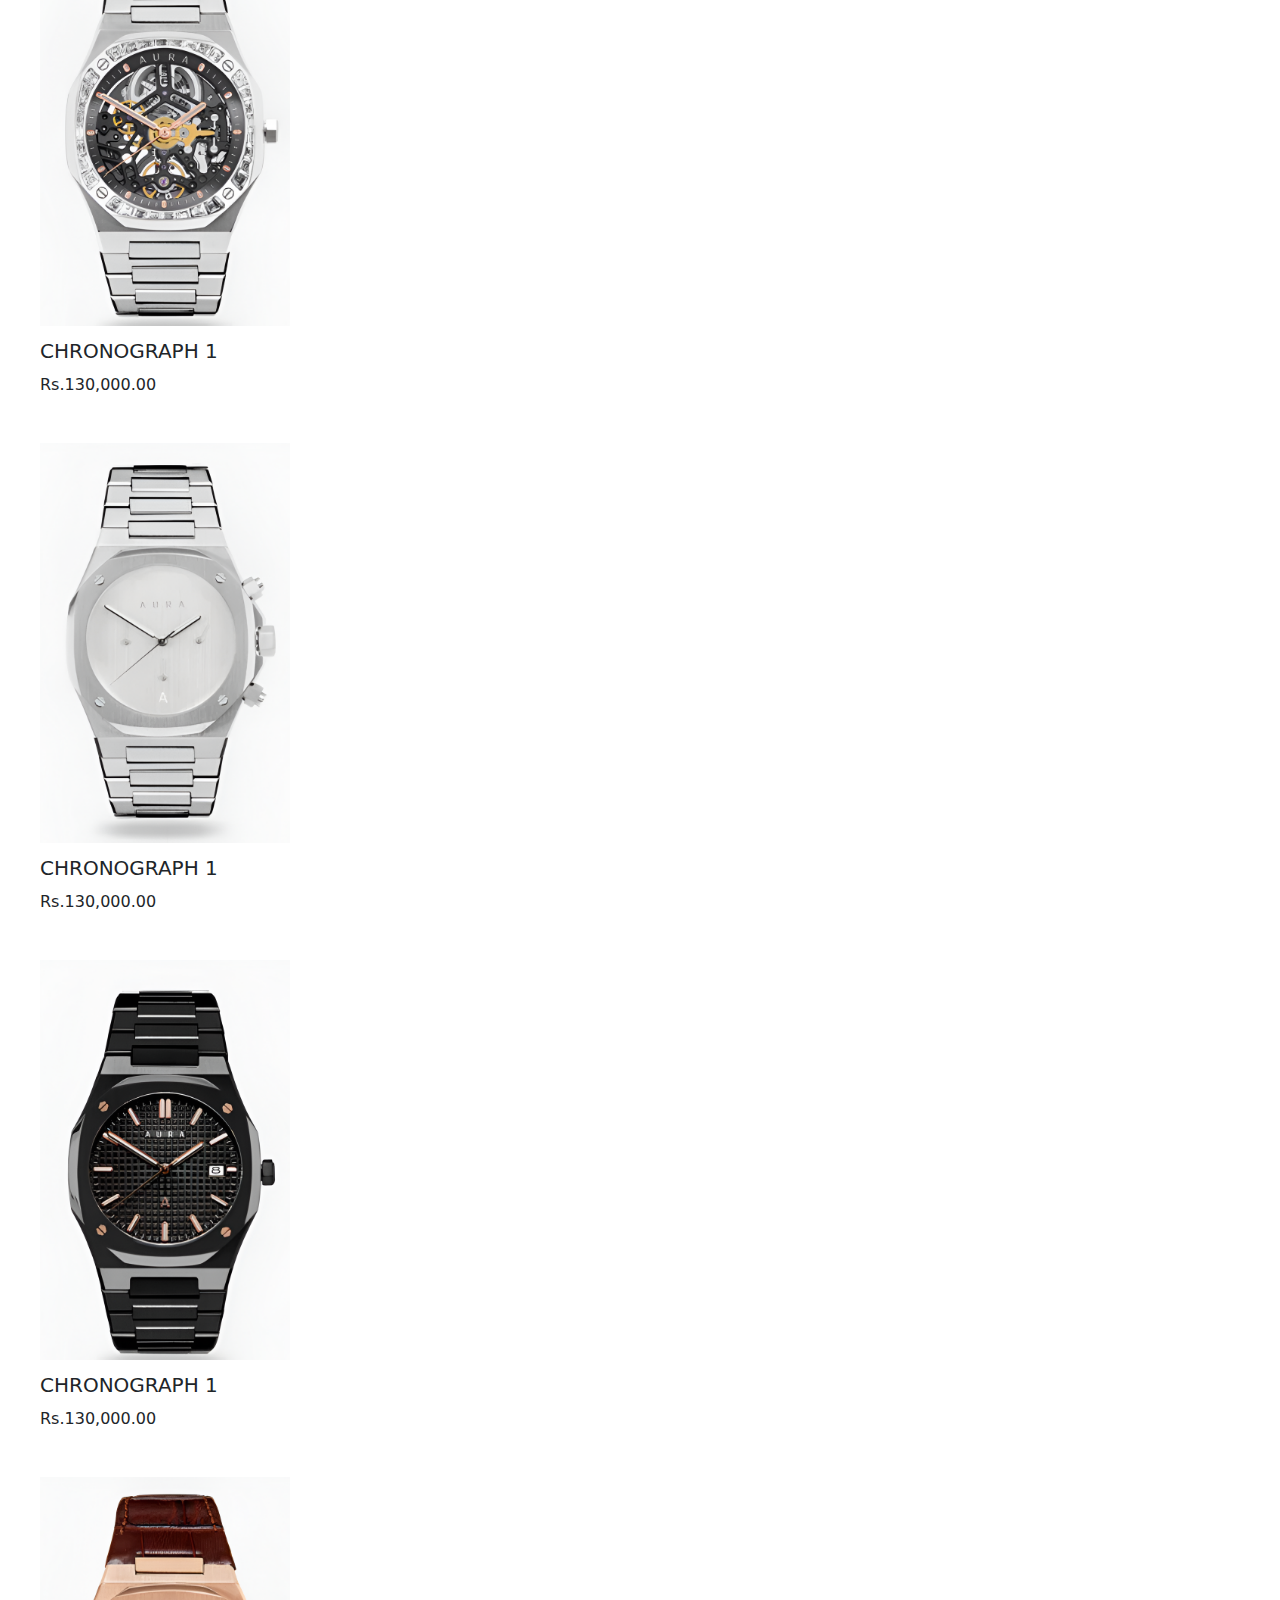
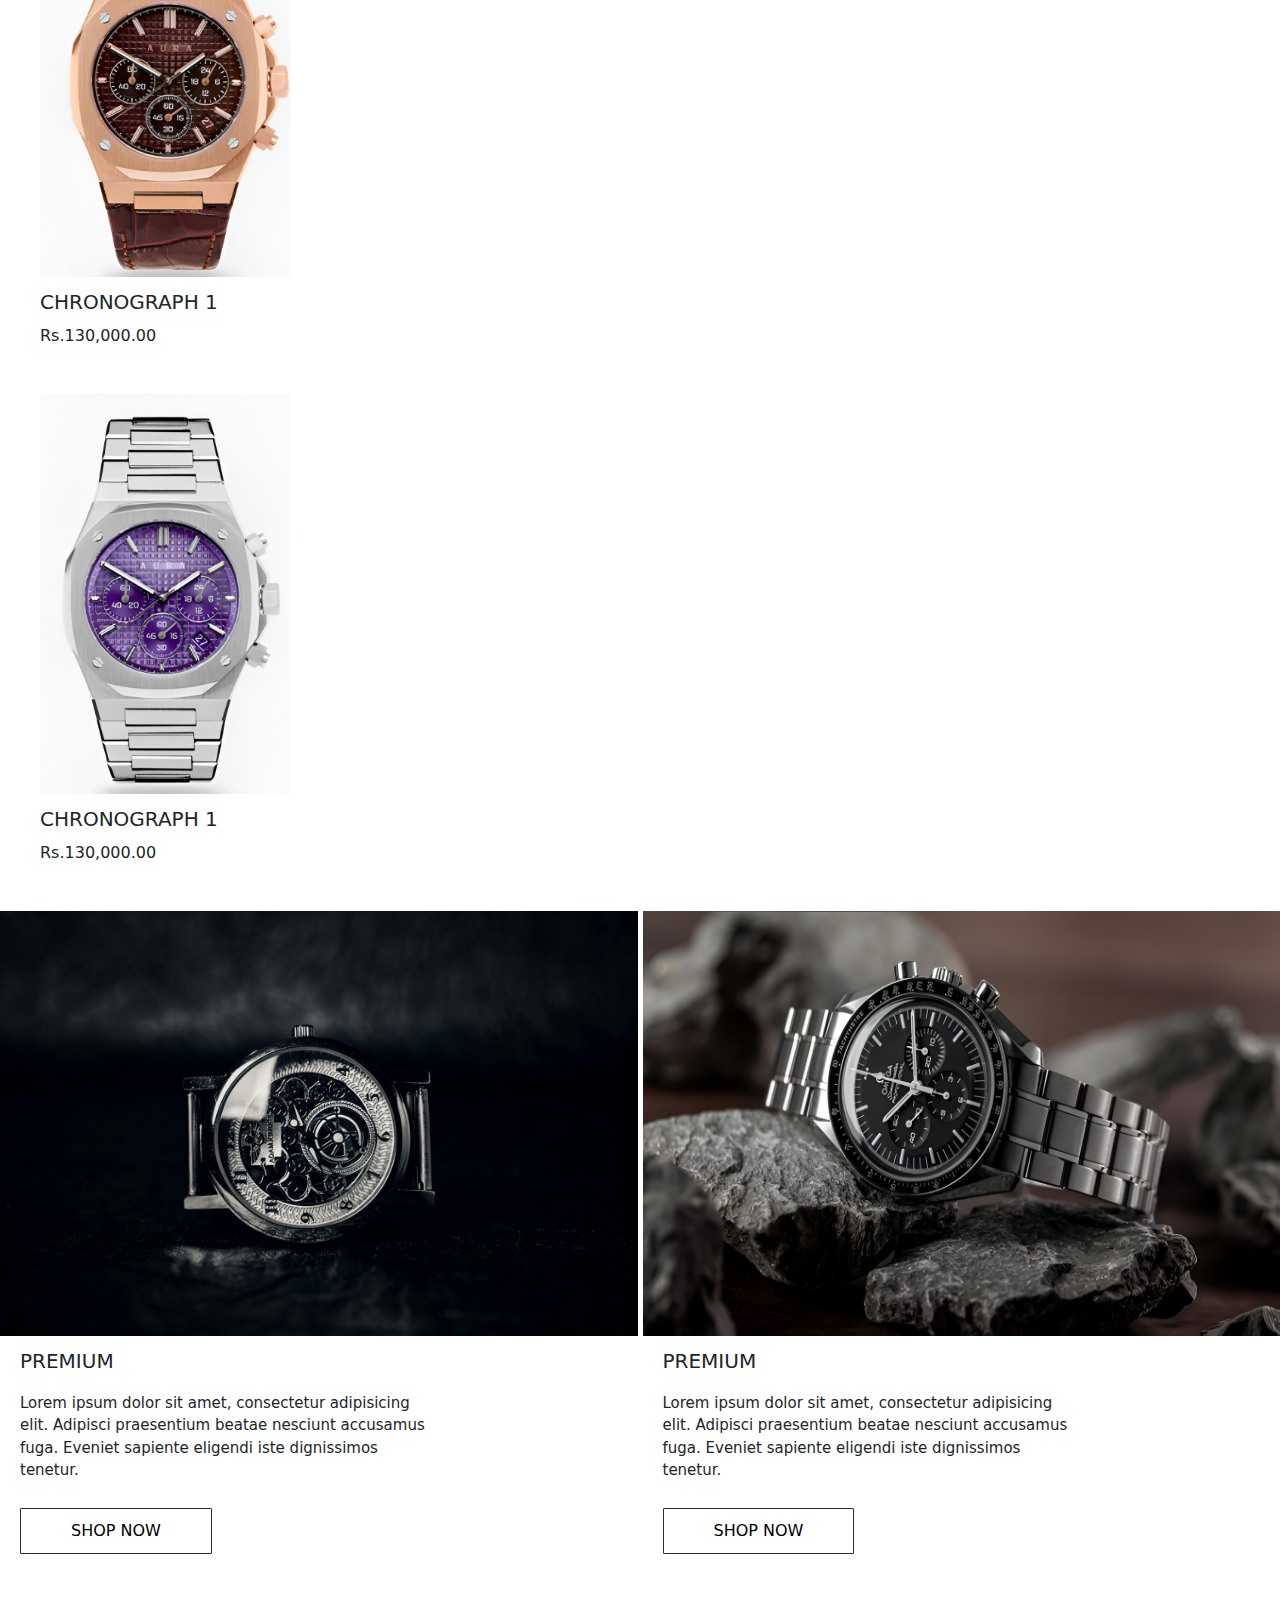
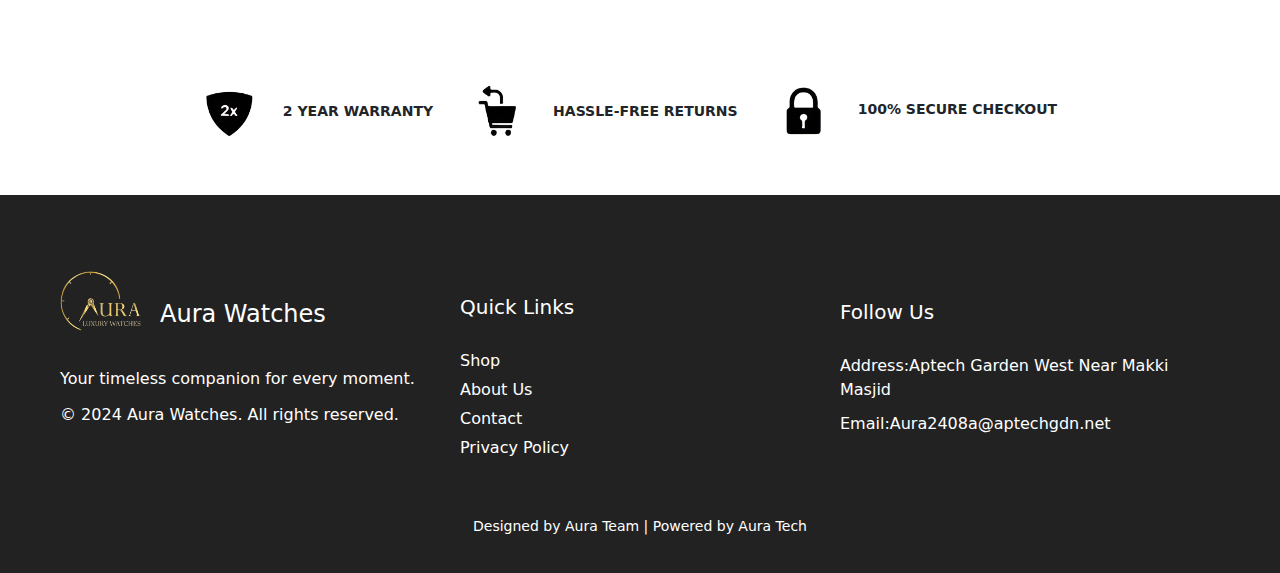
==== commit 3aa4a0bc: "our first group project" ====
--- a/index.html
+++ b/index.html
@@ -37,13 +37,13 @@
       <div class="collapse navbar-collapse" id="navbarNav">
         <ul class="navbar-nav ms-auto">
           <li class="nav-item">
-            <a class="nav-link" href="#">Home</a>
-          </li>
-          <li class="nav-item">
-            <a class="nav-link" href="#">services</a>
-          </li>
-          <li class="nav-item">
-            <a class="nav-link" href="#">About</a>
+            <a class="nav-link" href="#">Products</a>
+          </li>
+          <li class="nav-item">
+            <a class="nav-link" href="#">Store Locator</a>
+          </li>
+          <li class="nav-item">
+            <a class="nav-link" href="#">Support</a>
           </li>
           <li class="nav-item">
             <a class="nav-link" href="#">contact us</a>
@@ -65,14 +65,10 @@
     <p class="shop-style">shop styles</p>
     <p class="browse-by-collection">browse by collection</p>
     <div class="images">
-      <a href=""><img src="images/Chronograph watch.png" alt="image" class="custom-four-images"
-          style="width: 100%;max-width: 330px;height: 333px;object-fit: cover;"></a>
-      <a href=""><img src="images/SKELETON.png" alt="image" class="custom-four-images"
-          style="width: 100%;max-width: 330px;height: 334px;object-fit: cover;"></a>
-      <a href=""> <img src="images/PREMIUM text.png" alt="image" class="custom-four-images"
-          style="width: 100%;max-width: 330px;height: 334px;object-fit: cover;"></a>
-      <a href=""><img src="images/SPORTS (2).png" alt="image" class="custom-four-images"
-          style="width: 100%;max-width: 337px;height: 334px;object-fit: cover;"></a>
+      <a href="#"><img src="images/Chronograph watch.png" alt="image" class="custom-first-images"></a>
+      <a href="#"><img src="images/SKELETON.png" alt="image" class="custom-second-images"></a>
+      <a href="#"> <img src="images/PREMIUM text.png" alt="image" class="custom-third-images"></a>
+      <a href="#"><img src="images/SPORTS (2).png" alt="image" class="custom-fourth-images"></a>
     </div>
   </div>
 
@@ -82,42 +78,42 @@
   <div class="cards">
     <div class="slider">
       <div class="box3">
-        <a href="buypage.html"><img src="images/pixelcut-export (3).png" alt="Images" class="cards-image"></a>
+        <a href="buypage1.html"><img src="images/pixelcut-export (3).png" alt="Images" class="cards-image"></a>
         <p style="font-size: 20px;text-transform:uppercase; margin-left: 40px;margin-top: 10px;">chronograph 1</p>
         <p style="text-transform: capitalize;margin-left: 40px;line-height: 5px;padding-bottom: 40px;">rs.130,000.00</p>
       </div>
       <div class="box4">
-        <a href="buypage.html"><img src="images/pixelcut-export (1).png" alt="Images" class="cards-image"></a>
+        <a href="buypage2.html"><img src="images/pixelcut-export (1).png" alt="Images" class="cards-image"></a>
         <p style="font-size: 20px;text-transform:uppercase; margin-left: 40px;margin-top: 10px;">chronograph 1</p>
         <p style="text-transform: capitalize;margin-left: 40px;line-height: 5px;padding-bottom: 40px;">rs.130,000.00</p>
       </div>
       <div class="box1">
-        <a href="buypage.html"><img src="images/pixelcut-export.png" alt="Images" class="cards-image"></a>
+        <a href="buypage3.html"><img src="images/pixelcut-export (8).png" alt="Images" class="cards-image"></a>
         <p style="font-size: 20px;text-transform:uppercase; margin-left: 40px;margin-top: 10px;">chronograph 1</p>
         <p style="text-transform: capitalize;margin-left: 40px;line-height: 5px;padding-bottom: 40px;">rs.130,000.00</p>
       </div>
       <div class="box5">
-        <a href="buypage.html"><img src="images/pixelcut-export (4).png" alt="Images" class="cards-image"></a>
+        <a href="buypage4.html"><img src="images/pixelcut-export (4).png" alt="Images" class="cards-image"></a>
         <p style="font-size: 20px;text-transform:uppercase; margin-left: 40px;margin-top: 10px;">chronograph 1</p>
         <p style="text-transform: capitalize;margin-left: 40px;line-height: 5px;padding-bottom: 40px;">rs.130,000.00</p>
       </div>
       <div class="box6">
-        <a href="buypage.html"><img src="images/pixelcut-export (5).png" alt="Images" class="cards-image"></a>
+        <a href="buypage5.html"><img src="images/pixelcut-export (5).png" alt="Images" class="cards-image"></a>
         <p style="font-size: 20px;text-transform:uppercase; margin-left: 40px;margin-top: 10px;">chronograph 1</p>
         <p style="text-transform: capitalize;margin-left: 40px;line-height: 5px;padding-bottom: 40px;">rs.130,000.00</p>
       </div>
       <div class="box7">
-        <a href="buypage.html"><img src="images/pixelcut-export (7).png" alt="Images" class="cards-image"></a>
+        <a href="buypage6.html"><img src="images/pixelcut-export (7).png" alt="Images" class="cards-image"></a>
         <p style="font-size: 20px;text-transform:uppercase; margin-left: 40px;margin-top: 10px;">chronograph 1</p>
         <p style="text-transform: capitalize;margin-left: 40px;line-height: 5px;padding-bottom: 40px;">rs.130,000.00</p>
       </div>
       <div class="box2">
-        <a href="buypage.html"><img src="images/pixelcut-export (2).png" alt="Images" class="cards-image"></a>
+        <a href="buypage7.html"><img src="images/pixelcut-export (2).png" alt="Images" class="cards-image"></a>
         <p style="font-size: 20px;text-transform:uppercase; margin-left: 40px;margin-top: 10px;">chronograph 1</p>
         <p style="text-transform: capitalize;margin-left: 40px;line-height: 5px;padding-bottom: 40px;">rs.130,000.00</p>
       </div>
       <div class="box8">
-        <a href="buypage.html"><img src="images/pixelcut-export (6).png" alt="Images" class="cards-image"></a>
+        <a href="buypage8.html"><img src="images/pixelcut-export (6).png" alt="Images" class="cards-image"></a>
         <p style="font-size: 20px;text-transform:uppercase; margin-left: 40px;margin-top: 10px;">chronograph 1</p>
         <p style="text-transform: capitalize;margin-left: 40px;line-height: 5px;padding-bottom: 40px;">rs.130,000.00</p>
       </div>
@@ -156,6 +152,75 @@
       <p class="lock-text">100% secure checkout</p>
     </div>
   </div>
+
+  <footer style="background-color: #222; color: #fff;margin-top: 40px;padding-top: 20px;padding-bottom: 20px;">
+    <div
+      style="max-width: 1200px; margin: 0 auto; padding: 0 20px; display: flex; flex-wrap: wrap; justify-content: space-between; align-items: center;">
+
+      <!-- Logo and Company Info -->
+      <div style="flex: 1; padding-right: 20px;">
+        <img src="images/without background logo.png" alt="Logo" width="120px" height="100px"
+          style="object-fit: cover;margin-left: -20px; margin-top: -20px;">
+        <h2 style="font-size: 24px;margin-left: 100px;
+            margin-top: -50px; margin-bottom: 40px;">Aura Watches</h2>
+        <p style="line-height: 20px;">Your timeless companion for every moment.</p>
+        <p style="line-height: 20px;">&copy; 2024 Aura Watches. All rights reserved.</p>
+      </div>
+
+      <!-- Quick Links -->
+      <div style="flex: 1; min-width: 250px; margin-bottom: 20px;">
+        <h3 style="font-size: 20px; margin-bottom: 30px;margin-top: 80px;">Quick Links</h3>
+        <ul style="list-style: none; padding: 0;">
+          <li style="margin-bottom: 5px;">
+            <a href="#" style="color: #fff; text-decoration: none;">Shop</a>
+          </li>
+          <li style="margin-bottom: 5px;">
+            <a href="#" style="color: #fff; text-decoration: none;">About Us</a>
+          </li>
+          <li style="margin-bottom: 5px;">
+            <a href="#" style="color: #fff; text-decoration: none;">Contact</a>
+          </li>
+          <li style="margin-bottom: 5px;">
+            <a href="#" style="color: #fff; text-decoration: none;">Privacy Policy</a>
+          </li>
+        </ul>
+      </div>
+
+      <!-- Social Media Links -->
+      <div style="flex: 1; min-width: 250px;">
+        <h3 style="font-size: 20px; margin-top: 80px;">Follow Us</h3>
+
+        <div class="address"></div>
+        <p style="margin-bottom: 10px;margin-top: 30px;">Address:Aptech Garden West Near Makki Masjid </p>
+        <p style="margin-bottom: 20px;"> Email:Aura2408a@aptechgdn.net </p>
+
+
+        <div>
+          <a target="_blank" href="https://www.facebook.com/AuraWatches"
+            style="color: #fff; margin-right: 15px; text-decoration: none;">
+            <i class="fab fa-facebook-f" style="font-size: 24px;margin-top: 50px;"></i>
+          </a>
+          <a target="_blank" href="https://www.instagram.com/AuraWatches"
+            style="color: #fff; margin-right: 15px; text-decoration: none;">
+            <i class="fab fa-instagram" style="font-size: 24px;"></i>
+          </a>
+          <a target="_blank" href="https://www.twitter.com/AuraWatches"
+            style="color: #fff; margin-right: 15px; text-decoration: none;">
+            <i class="fab fa-twitter" style="font-size: 24px;"></i>
+          </a>
+          <a target="_blank" href="https://www.linkedin.com/company/AuraWatches"
+            style="color: #fff; text-decoration: none;">
+            <i class="fab fa-linkedin-in" style="font-size: 24px;"></i>
+          </a>
+        </div>
+      </div>
+    </div>
+
+    <!-- Additional Links (optional) -->
+    <div style="text-align: center; margin-top: 20px; font-size: 14px;">
+      <p>Designed by Aura Team | Powered by Aura Tech</p>
+    </div>
+  </footer>
 
 
 
--- a/CSS/style.css
+++ b/CSS/style.css
@@ -16,6 +16,12 @@
     background-color: var(--darkcolor);
 }
 
+.navbar{
+    position: fixed;
+    z-index: 999;
+    width: 100%;
+}
+
 .logo {
     object-fit: cover;
 }
@@ -58,6 +64,12 @@
     display: flex;
     align-items: center;
     margin-left: 20px;
+}
+
+@media screen and (max-width:425px) {
+    .btn-login{
+        margin-bottom: 10px;
+    }
 }
 
 .btn-login:hover {
@@ -83,6 +95,10 @@
     color: #dec26f;
 }
 
+.c-banner{
+    margin-top: 60px;
+}
+
 .shop-style {
     text-align: center;
     margin-top: 60px;
@@ -99,7 +115,37 @@
     padding-right: 4px;
 }
 
-.four-images {
+.custom-first-images{
+    width: 100%;
+    max-width: 330px;
+    height: 333px;
+    object-fit: cover;
+    padding-left: 16px;
+    padding-right: 5px;
+}
+
+
+.custom-second-images{
+    width: 100%;
+    max-width: 330px;
+    height: 334px;
+    object-fit: cover;
+    padding: 4px;
+}
+
+.custom-third-images{
+    width: 100%;
+    max-width: 330px;
+    height: 334px;
+    object-fit: cover;
+    padding: 4px;
+}
+
+.custom-fourth-images{
+    width: 100%;
+    max-width: 330px;
+    height: 334px;
+    object-fit: cover;
     padding: 4px;
 }
 
@@ -117,25 +163,17 @@
     position: absolute;
     right: 4%;
     top: 243px;
-    color: #bfbab6;
-}
-
-.next-arrow:hover {
-    color: black;
+    color: black
 }
 
 .previous-arrow {
     margin-top: -255px;
     z-index: 99;
     font-size: 40px;
-    color: #bfbab6;
+    color:black;
     position: absolute;
     left: 3%;
     top: 435px;
-}
-
-.previous-arrow:hover {
-    color: black;
 }
 
 .price {
